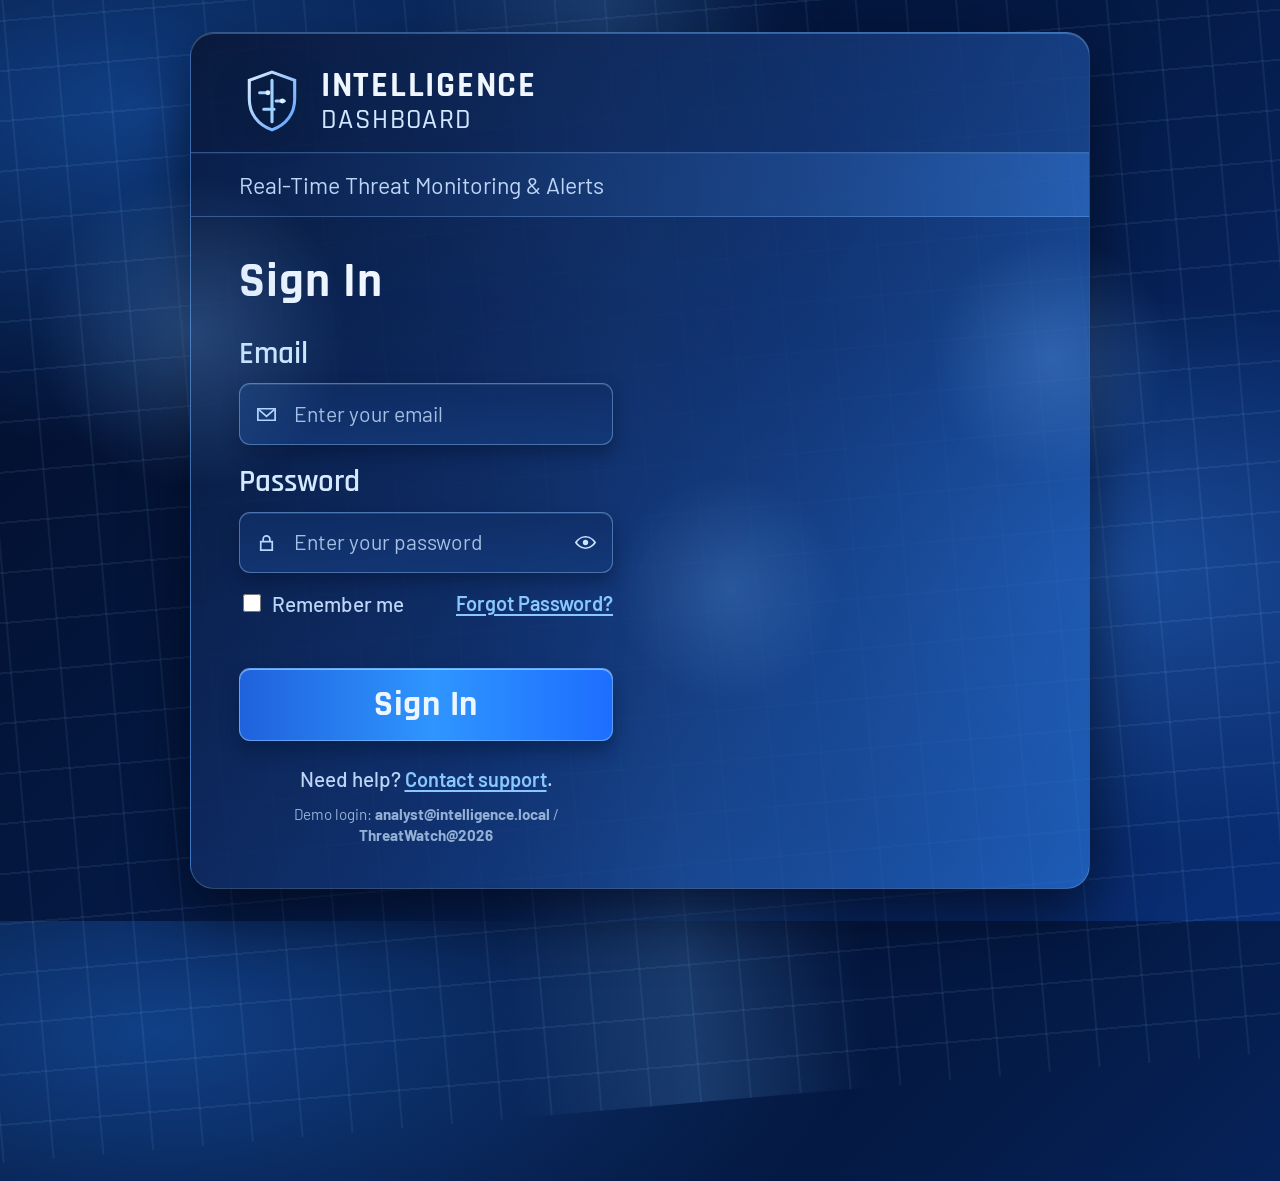
==== index.html @ c781c291 "Build intelligence dashboard with login, alerts, org profile, and alert details" ====
<!DOCTYPE html>
<html lang="en">
<head>
  <meta charset="UTF-8">
  <meta name="viewport" content="width=device-width, initial-scale=1.0">
  <title>Intelligence Dashboard | Sign In</title>
  <link rel="preconnect" href="https://fonts.googleapis.com">
  <link rel="preconnect" href="https://fonts.gstatic.com" crossorigin>
  <link href="https://fonts.googleapis.com/css2?family=Barlow:wght@400;500;600;700&family=Rajdhani:wght@500;600;700&display=swap" rel="stylesheet">
  <link rel="stylesheet" href="styles.css">
</head>
<body class="login-page" data-page="login">
  <main class="auth-shell">
    <header class="brand-header">
      <div class="brand-row">
        <svg class="shield-icon" viewBox="0 0 64 64" aria-hidden="true">
          <defs>
            <linearGradient id="shieldGradient" x1="0%" y1="0%" x2="100%" y2="100%">
              <stop offset="0%" stop-color="#d9ecff"/>
              <stop offset="100%" stop-color="#5aa2ff"/>
            </linearGradient>
          </defs>
          <path d="M32 4L54 12v18c0 14-8 25-22 30C18 55 10 44 10 30V12L32 4z" fill="none" stroke="url(#shieldGradient)" stroke-width="3"/>
          <path d="M32 12v40M20 24h8M36 32h8M24 40h10" stroke="#9fd2ff" stroke-width="3" stroke-linecap="round"/>
          <circle cx="28" cy="24" r="2.4" fill="#dff2ff"/>
          <circle cx="42" cy="32" r="2.4" fill="#dff2ff"/>
        </svg>
        <div class="brand-copy">
          <h1>INTELLIGENCE</h1>
          <p>DASHBOARD</p>
        </div>
      </div>
    </header>

    <div class="shell-subhead">
      <p>Real-Time Threat Monitoring &amp; Alerts</p>
    </div>

    <section class="form-panel">
      <h2>Sign In</h2>

      <form id="loginForm" novalidate>
        <div class="field">
          <label for="email">Email</label>
          <div class="input-wrap" id="emailWrap">
            <span class="field-icon" aria-hidden="true">
              <svg viewBox="0 0 24 24">
                <path d="M3 6h18v12H3z" fill="none" stroke="currentColor" stroke-width="1.8"/>
                <path d="M4 7l8 7 8-7" fill="none" stroke="currentColor" stroke-width="1.8"/>
              </svg>
            </span>
            <input id="email" name="email" type="email" autocomplete="email" placeholder="Enter your email" required>
          </div>
        </div>

        <div class="field">
          <label for="password">Password</label>
          <div class="input-wrap" id="passwordWrap">
            <span class="field-icon" aria-hidden="true">
              <svg viewBox="0 0 24 24">
                <path d="M6 11h12v9H6z" fill="none" stroke="currentColor" stroke-width="1.8"/>
                <path d="M8.5 11V8.7A3.5 3.5 0 0112 5.2a3.5 3.5 0 013.5 3.5V11" fill="none" stroke="currentColor" stroke-width="1.8"/>
              </svg>
            </span>
            <input id="password" name="password" type="password" autocomplete="current-password" placeholder="Enter your password" required>
            <button id="togglePassword" type="button" class="icon-button" aria-label="Show password">
              <svg viewBox="0 0 24 24">
                <path d="M2 12s3.8-6 10-6 10 6 10 6-3.8 6-10 6-10-6-10-6z" fill="none" stroke="currentColor" stroke-width="1.8"/>
                <circle cx="12" cy="12" r="2.8" fill="currentColor"/>
              </svg>
            </button>
          </div>
        </div>

        <div class="form-options">
          <label class="remember">
            <input id="rememberMe" type="checkbox" name="rememberMe">
            <span>Remember me</span>
          </label>
          <a href="#" id="forgotPassword">Forgot Password?</a>
        </div>

        <p id="formMessage" class="form-message" role="status" aria-live="polite"></p>

        <button type="submit" id="submitBtn" class="primary-btn">Sign In</button>
      </form>

      <p class="support">
        Need help?
        <a href="mailto:support@intelligence.local">Contact support</a>.
      </p>
      <p class="hint">
        Demo login: <strong>analyst@intelligence.local</strong> / <strong>ThreatWatch@2026</strong>
      </p>
    </section>
  </main>

  <script src="app.js"></script>
</body>
</html>
---- styles.css ----
:root {
  --bg-0: #020c27;
  --bg-1: #041943;
  --bg-2: #0a2f77;
  --card-0: rgba(7, 21, 54, 0.9);
  --card-1: rgba(18, 53, 117, 0.9);
  --line: rgba(124, 186, 255, 0.35);
  --text-main: #eff6ff;
  --text-soft: #bdd6f7;
  --text-muted: #94b0d4;
  --brand: #4ea0ff;
  --brand-2: #2385ff;
  --danger: #ff6a76;
  --ok: #57e09a;
}

*,
*::before,
*::after {
  box-sizing: border-box;
}

html,
body {
  margin: 0;
  min-height: 100%;
}

body {
  color: var(--text-main);
  font-family: "Barlow", "Segoe UI", sans-serif;
  line-height: 1.4;
}

.login-page {
  position: relative;
  display: grid;
  place-items: center;
  padding: 2rem 1.2rem;
  overflow: hidden;
  background:
    radial-gradient(80rem 38rem at 12% 12%, #114087 0%, transparent 55%),
    radial-gradient(58rem 30rem at 85% 62%, #1b4d9b 0%, transparent 58%),
    linear-gradient(135deg, var(--bg-0), var(--bg-1) 48%, var(--bg-2));
}

.login-page::before,
.login-page::after {
  content: "";
  position: absolute;
  inset: -20%;
  pointer-events: none;
}

.login-page::before {
  background-image:
    linear-gradient(to right, transparent 0 40%, rgba(109, 179, 255, 0.18) 50%, transparent 60% 100%),
    repeating-linear-gradient(to right, rgba(141, 200, 255, 0.08) 0 2px, transparent 2px 50px),
    repeating-linear-gradient(to bottom, rgba(141, 200, 255, 0.08) 0 2px, transparent 2px 50px);
  mix-blend-mode: screen;
  transform: rotate(-5deg);
}

.login-page::after {
  background:
    radial-gradient(circle at 25% 40%, rgba(121, 186, 255, 0.26), transparent 10%),
    radial-gradient(circle at 55% 60%, rgba(121, 186, 255, 0.2), transparent 9%),
    radial-gradient(circle at 73% 42%, rgba(121, 186, 255, 0.24), transparent 8%);
  animation: pulse 8s ease-in-out infinite;
}

.auth-shell {
  position: relative;
  width: min(900px, 94vw);
  border-radius: 24px;
  border: 1px solid rgba(166, 215, 255, 0.25);
  background:
    linear-gradient(120deg, var(--card-0), var(--card-1) 52%, rgba(39, 113, 214, 0.7)),
    linear-gradient(180deg, rgba(164, 211, 255, 0.1), transparent 40%);
  box-shadow:
    0 24px 62px rgba(3, 8, 24, 0.75),
    inset 0 1px 0 rgba(189, 225, 255, 0.27);
  overflow: hidden;
  animation: rise 700ms ease-out;
}

.brand-header {
  padding: 2.2rem 3rem 1.1rem;
  border-bottom: 1px solid var(--line);
}

.brand-row {
  display: flex;
  align-items: center;
  gap: 1rem;
}

.shield-icon {
  width: 66px;
  height: 66px;
  filter: drop-shadow(0 6px 14px rgba(0, 10, 28, 0.6));
}

.brand-copy h1,
.brand-copy p {
  margin: 0;
  line-height: 1;
  font-family: "Rajdhani", sans-serif;
  letter-spacing: 0.05em;
}

.brand-copy h1 {
  font-size: clamp(1.7rem, 2.7vw, 2.45rem);
  font-weight: 700;
}

.brand-copy p {
  margin-top: 0.15rem;
  font-size: clamp(1.45rem, 2.2vw, 2rem);
  color: #d0e7ff;
  font-weight: 500;
}

.shell-subhead {
  padding: 0.95rem 3rem;
  border-top: 1px solid rgba(189, 225, 255, 0.07);
  border-bottom: 1px solid var(--line);
  background: linear-gradient(90deg, rgba(9, 32, 78, 0.7), rgba(62, 136, 235, 0.4));
}

.shell-subhead p {
  margin: 0;
  font-size: clamp(1.1rem, 1.8vw, 1.65rem);
  color: var(--text-soft);
}

.form-panel {
  width: min(470px, 100%);
  padding: 2rem 3rem 2.6rem;
}

.form-panel h2 {
  margin: 0 0 1rem;
  font-family: "Rajdhani", sans-serif;
  font-size: clamp(2rem, 4vw, 3rem);
  letter-spacing: 0.02em;
}

.field {
  margin-bottom: 1rem;
}

.field label {
  display: inline-block;
  margin-bottom: 0.45rem;
  font-size: 1.95rem;
  font-family: "Rajdhani", sans-serif;
  font-weight: 600;
  color: #d5e9ff;
}

.input-wrap {
  display: flex;
  align-items: center;
  gap: 0.55rem;
  border-radius: 11px;
  border: 1px solid rgba(145, 198, 255, 0.45);
  background: linear-gradient(180deg, rgba(16, 46, 103, 0.78), rgba(20, 58, 122, 0.75));
  box-shadow:
    0 8px 16px rgba(3, 11, 33, 0.35),
    inset 0 1px 0 rgba(196, 225, 255, 0.13);
  padding: 0.48rem 0.55rem;
  transition: border-color 180ms ease, box-shadow 180ms ease, transform 180ms ease;
}

.input-wrap:focus-within {
  border-color: #8fd1ff;
  box-shadow:
    0 0 0 2px rgba(74, 159, 255, 0.28),
    0 8px 16px rgba(3, 11, 33, 0.38);
  transform: translateY(-1px);
}

.input-wrap.invalid {
  border-color: rgba(255, 106, 118, 0.95);
  box-shadow:
    0 0 0 2px rgba(255, 106, 118, 0.22),
    inset 0 1px 0 rgba(255, 220, 223, 0.17);
}

.field-icon {
  display: grid;
  place-items: center;
  width: 36px;
  height: 36px;
  color: #b5d8ff;
  flex: 0 0 auto;
}

.field-icon svg,
.icon-button svg {
  width: 23px;
  height: 23px;
}

input[type="email"],
input[type="password"],
input[type="text"] {
  width: 100%;
  border: 0;
  outline: 0;
  color: var(--text-main);
  font: inherit;
  font-size: 1.32rem;
  background: transparent;
  padding: 0.45rem 0;
}

input::placeholder {
  color: rgba(189, 214, 247, 0.86);
}

.icon-button {
  border: 0;
  background: transparent;
  color: #c8e4ff;
  cursor: pointer;
  width: 36px;
  height: 36px;
  border-radius: 8px;
  display: grid;
  place-items: center;
  transition: background-color 170ms ease, color 170ms ease;
}

.icon-button:hover,
.icon-button:focus-visible {
  background: rgba(112, 173, 255, 0.2);
  color: #fff;
  outline: 0;
}

.form-options {
  margin-top: 0.9rem;
  display: flex;
  align-items: center;
  justify-content: space-between;
  gap: 1rem;
}

.remember {
  display: inline-flex;
  align-items: center;
  gap: 0.5rem;
  color: var(--text-soft);
  font-size: 1.3rem;
  font-weight: 500;
}

input[type="checkbox"] {
  accent-color: #5faeff;
  width: 18px;
  height: 18px;
}

.form-options a,
.support a {
  color: #89c8ff;
  text-underline-offset: 3px;
  font-size: 1.25rem;
  font-weight: 600;
}

.form-options a:hover,
.support a:hover {
  color: #d1ebff;
}

.form-message {
  min-height: 1.3rem;
  margin: 0.85rem 0 1rem;
  font-size: 1.1rem;
  color: var(--text-muted);
}

.form-message.error {
  color: #ffc4ca;
}

.form-message.success {
  color: #aff5cf;
}

.form-message.info {
  color: #bdd8ff;
}

.primary-btn {
  width: 100%;
  border: 1px solid rgba(150, 205, 255, 0.55);
  border-radius: 11px;
  cursor: pointer;
  padding: 0.84rem 1rem;
  color: #ecf6ff;
  font-family: "Rajdhani", sans-serif;
  font-size: clamp(1.7rem, 2.7vw, 2.35rem);
  font-weight: 700;
  letter-spacing: 0.02em;
  background:
    linear-gradient(90deg, #1f62dc 0%, #2f95ff 52%, #1d6eff 100%),
    linear-gradient(180deg, rgba(255, 255, 255, 0.4), transparent);
  box-shadow:
    0 10px 18px rgba(2, 20, 54, 0.48),
    inset 0 1px 0 rgba(225, 240, 255, 0.55);
  transition: transform 180ms ease, filter 180ms ease;
}

.primary-btn:hover {
  transform: translateY(-1px);
  filter: brightness(1.04);
}

.primary-btn:active {
  transform: translateY(0);
}

.primary-btn:disabled {
  opacity: 0.74;
  cursor: wait;
}

.support {
  margin: 1.45rem 0 0.35rem;
  text-align: center;
  color: var(--text-soft);
  font-size: 1.3rem;
  font-weight: 500;
}

.hint {
  margin: 0.65rem 0 0;
  text-align: center;
  color: var(--text-muted);
  font-size: 0.95rem;
}

.dashboard-page {
  position: relative;
  margin: 0;
  min-height: 100vh;
  overflow-x: hidden;
  background:
    radial-gradient(100rem 55rem at -12% 12%, rgba(29, 85, 175, 0.58), transparent 60%),
    radial-gradient(88rem 52rem at 115% 52%, rgba(21, 69, 158, 0.62), transparent 55%),
    linear-gradient(138deg, #010c28 0%, #041a49 46%, #0a3277 100%);
}

.dashboard-page::before {
  content: "";
  position: absolute;
  inset: 0;
  pointer-events: none;
  background:
    repeating-linear-gradient(to right, rgba(128, 186, 255, 0.08) 0 2px, transparent 2px 56px),
    repeating-linear-gradient(to bottom, rgba(128, 186, 255, 0.07) 0 2px, transparent 2px 56px);
  mix-blend-mode: screen;
  opacity: 0.34;
}

.dashboard-shell {
  position: relative;
  display: grid;
  grid-template-columns: 260px minmax(0, 1fr);
  gap: 1.05rem;
  min-height: 100vh;
  padding: 1.35rem;
}

.dashboard-sidebar {
  border-radius: 22px;
  border: 1px solid rgba(156, 209, 255, 0.24);
  background:
    linear-gradient(180deg, rgba(9, 29, 74, 0.95), rgba(7, 21, 58, 0.92)),
    radial-gradient(44rem 26rem at -20% 22%, rgba(76, 156, 255, 0.25), transparent 60%);
  box-shadow:
    0 20px 44px rgba(1, 7, 24, 0.7),
    inset 0 1px 0 rgba(198, 228, 255, 0.19);
  overflow: hidden;
  display: flex;
  flex-direction: column;
}

.sidebar-brand {
  display: flex;
  align-items: center;
  gap: 0.74rem;
  padding: 1.05rem 1rem 0.95rem;
  border-bottom: 1px solid rgba(156, 211, 255, 0.2);
}

.sidebar-brand svg {
  width: 55px;
  height: 55px;
  flex: 0 0 auto;
}

.sidebar-brand h1,
.sidebar-brand p {
  margin: 0;
  line-height: 1;
  font-family: "Rajdhani", sans-serif;
  letter-spacing: 0.05em;
}

.sidebar-brand h1 {
  font-size: 2rem;
  font-weight: 700;
}

.sidebar-brand p {
  margin-top: 0.16rem;
  font-size: 1.72rem;
  color: #d0e7ff;
}

.sidebar-nav {
  padding: 1rem 0.58rem 0.8rem;
  display: flex;
  flex-direction: column;
  gap: 0.34rem;
}

.side-nav-item {
  position: relative;
  border: 1px solid transparent;
  border-radius: 12px;
  padding: 0.68rem 0.7rem;
  width: 100%;
  background: transparent;
  color: #b7d2f5;
  text-align: left;
  display: flex;
  align-items: center;
  gap: 0.66rem;
  font: inherit;
  font-size: 1.26rem;
  cursor: pointer;
  transition: background-color 170ms ease, color 170ms ease, border-color 170ms ease;
}

.side-nav-item:hover,
.side-nav-item:focus-visible {
  outline: 0;
  color: #f0f7ff;
  background: rgba(84, 146, 235, 0.15);
}

.side-nav-item.active {
  color: #f4f8ff;
  border-color: rgba(149, 201, 255, 0.28);
  background: linear-gradient(90deg, rgba(65, 123, 216, 0.34), rgba(88, 163, 255, 0.22));
}

.side-icon {
  width: 20px;
  height: 20px;
  display: grid;
  place-items: center;
  color: #8fb9ee;
}

.side-icon svg {
  width: 100%;
  height: 100%;
}

.side-nav-item.active .side-icon {
  color: #dff1ff;
}

.nav-label {
  flex: 1;
}

.pill-badge {
  margin-left: auto;
  border-radius: 999px;
  background: linear-gradient(180deg, #d74f62, #b62f40);
  border: 1px solid rgba(254, 176, 187, 0.4);
  color: #fff3f5;
  min-width: 28px;
  text-align: center;
  font-size: 0.95rem;
  font-weight: 700;
  padding: 0.15rem 0.5rem;
}

.dashboard-main {
  border-radius: 22px;
  border: 1px solid rgba(158, 211, 255, 0.2);
  background:
    linear-gradient(180deg, rgba(8, 29, 77, 0.84) 0%, rgba(7, 21, 57, 0.84) 22%, rgba(6, 18, 47, 0.84) 100%),
    radial-gradient(42rem 25rem at 25% -10%, rgba(98, 171, 255, 0.24), transparent 70%);
  box-shadow:
    0 24px 45px rgba(1, 6, 20, 0.68),
    inset 0 1px 0 rgba(208, 232, 255, 0.18);
  overflow: hidden;
}

.main-topbar {
  display: flex;
  align-items: center;
  justify-content: space-between;
  gap: 1rem;
  padding: 0.9rem 1.22rem;
  border-bottom: 1px solid rgba(150, 204, 255, 0.2);
  background:
    linear-gradient(120deg, rgba(10, 38, 94, 0.88), rgba(42, 115, 212, 0.62)),
    radial-gradient(30rem 20rem at 25% 10%, rgba(171, 215, 255, 0.26), transparent 70%);
}

.topbar-title-wrap {
  display: flex;
  align-items: center;
  gap: 0.75rem;
  min-width: 0;
}

.mobile-nav-btn {
  display: none;
  border: 1px solid rgba(143, 198, 255, 0.45);
  background: rgba(44, 112, 211, 0.28);
  color: #dbedff;
  width: 36px;
  height: 36px;
  border-radius: 9px;
  cursor: pointer;
  flex: 0 0 auto;
}

.mobile-nav-btn svg {
  width: 100%;
  height: 100%;
}

.topbar-title-wrap h2 {
  margin: 0;
  font-family: "Rajdhani", sans-serif;
  font-size: clamp(1.7rem, 2.5vw, 2.8rem);
  line-height: 1;
}

.org-switcher {
  border: 0;
  background: transparent;
  margin-top: 0.1rem;
  padding: 0;
  color: #bdd7f8;
  display: inline-flex;
  align-items: center;
  gap: 0.34rem;
  font: inherit;
  font-size: 1.18rem;
  cursor: pointer;
}

.org-switcher svg {
  width: 18px;
  height: 18px;
}

.topbar-actions {
  display: flex;
  align-items: center;
  gap: 0.62rem;
  min-width: 0;
}

.search-field {
  min-width: min(360px, 46vw);
  display: flex;
  align-items: center;
  gap: 0.54rem;
  border-radius: 999px;
  border: 1px solid rgba(132, 190, 255, 0.22);
  background: rgba(4, 21, 57, 0.48);
  padding: 0.48rem 0.68rem;
  box-shadow: inset 0 1px 0 rgba(220, 239, 255, 0.08);
}

.search-field svg {
  width: 18px;
  height: 18px;
  color: #9cc5f3;
  flex: 0 0 auto;
}

.search-field input {
  width: 100%;
  border: 0;
  outline: 0;
  background: transparent;
  color: #ecf5ff;
  font: inherit;
  font-size: 1.15rem;
}

.search-field input::placeholder {
  color: #adc9ea;
}

.circle-btn {
  position: relative;
  width: 38px;
  height: 38px;
  border-radius: 50%;
  border: 1px solid rgba(145, 201, 255, 0.45);
  background: linear-gradient(180deg, rgba(88, 153, 239, 0.35), rgba(31, 84, 165, 0.32));
  color: #e8f3ff;
  display: grid;
  place-items: center;
  cursor: pointer;
}

.circle-btn svg {
  width: 18px;
  height: 18px;
}

.notify-count {
  position: absolute;
  top: -3px;
  right: -4px;
  min-width: 18px;
  height: 18px;
  border-radius: 999px;
  background: #e1495f;
  color: #fff;
  border: 1px solid rgba(255, 220, 226, 0.45);
  font-size: 0.72rem;
  font-weight: 700;
  display: grid;
  place-items: center;
  padding: 0 4px;
}

.user-menu {
  position: relative;
}

.user-menu-btn {
  border: 1px solid rgba(139, 196, 255, 0.25);
  background: rgba(4, 21, 57, 0.3);
  color: #e8f3ff;
  border-radius: 999px;
  display: inline-flex;
  align-items: center;
  gap: 0.35rem;
  padding: 0.46rem 0.72rem;
  font: inherit;
  font-size: 1.08rem;
  cursor: pointer;
}

.user-menu-btn svg {
  width: 17px;
  height: 17px;
}

.user-menu-panel {
  position: absolute;
  z-index: 12;
  top: calc(100% + 8px);
  right: 0;
  width: 280px;
  border-radius: 13px;
  border: 1px solid rgba(158, 212, 255, 0.3);
  background: linear-gradient(170deg, rgba(12, 39, 95, 0.97), rgba(6, 22, 58, 0.96));
  padding: 0.8rem 0.85rem;
  box-shadow: 0 18px 34px rgba(1, 7, 23, 0.7);
}

.user-menu-panel p {
  margin: 0.3rem 0;
  color: #cee4ff;
  font-size: 0.95rem;
}

.user-menu-panel strong {
  color: #f2f8ff;
}

.logout-btn {
  margin-top: 0.62rem;
  width: 100%;
  border: 1px solid rgba(149, 204, 255, 0.35);
  border-radius: 9px;
  background: rgba(42, 115, 211, 0.3);
  color: #ecf6ff;
  font: inherit;
  font-weight: 600;
  cursor: pointer;
  padding: 0.52rem;
}

.logout-btn:hover {
  background: rgba(56, 132, 235, 0.4);
}

.dashboard-content {
  padding: 1rem 1.08rem 1.15rem;
}

.section-ribbon {
  border: 1px solid rgba(155, 212, 255, 0.22);
  border-radius: 12px;
  padding: 0.58rem 0.95rem;
  background:
    linear-gradient(90deg, rgba(17, 50, 108, 0.82), rgba(63, 131, 226, 0.42)),
    repeating-linear-gradient(to right, rgba(150, 205, 255, 0.08) 0 2px, transparent 2px 26px);
}

.section-ribbon h3 {
  margin: 0;
  font-family: "Rajdhani", sans-serif;
  font-size: clamp(1.8rem, 3.2vw, 2.95rem);
  line-height: 1;
}

.dashboard-grid {
  margin-top: 0.82rem;
  display: grid;
  grid-template-columns: 1.55fr 1fr 1fr;
  grid-template-areas:
    "risk trend trend"
    "new source findings"
    "recent recent findings";
  gap: 0.8rem;
}

.intel-card {
  border-radius: 13px;
  border: 1px solid rgba(149, 201, 255, 0.22);
  background:
    linear-gradient(180deg, rgba(14, 43, 95, 0.84), rgba(8, 25, 63, 0.86)),
    radial-gradient(45rem 30rem at 20% -20%, rgba(106, 178, 255, 0.12), transparent 58%);
  box-shadow:
    inset 0 1px 0 rgba(211, 234, 255, 0.11),
    0 16px 34px rgba(0, 7, 24, 0.36);
  padding: 0.88rem 1rem 0.94rem;
}

.intel-card h4 {
  margin: 0;
  font-family: "Rajdhani", sans-serif;
  font-size: clamp(1.55rem, 2vw, 2.1rem);
  line-height: 1.1;
}

.card-head {
  display: flex;
  align-items: center;
  justify-content: space-between;
  gap: 0.7rem;
}

.small-link-btn {
  border: 0;
  background: transparent;
  color: #bdd8ff;
  font: inherit;
  font-size: 1.06rem;
  cursor: pointer;
}

.small-link-btn:hover {
  color: #e2f2ff;
}

.risk-card {
  grid-area: risk;
}

.risk-card-layout {
  margin-top: 0.74rem;
  display: grid;
  grid-template-columns: minmax(260px, 1fr) minmax(210px, 1fr);
  gap: 1rem;
}

.risk-meter-wrap {
  border-right: 1px solid rgba(144, 198, 255, 0.14);
  padding-right: 0.9rem;
}

.risk-meter {
  --risk-score: 82;
  width: 236px;
  height: 150px;
  margin: 0 auto;
  position: relative;
  overflow: hidden;
}

.risk-meter::before {
  content: "";
  position: absolute;
  left: 50%;
  top: 34px;
  width: 230px;
  height: 230px;
  transform: translateX(-50%);
  border-radius: 50%;
  background: conic-gradient(
    from 190deg,
    #f04f62 0 26%,
    #f8963f 26% 42%,
    #f1d95a 42% 57%,
    #8ad988 57% 73%,
    #56c9d3 73% calc(var(--risk-score) * 1%),
    rgba(80, 129, 190, 0.27) calc(var(--risk-score) * 1%) 100%
  );
  box-shadow:
    0 0 0 2px rgba(146, 202, 255, 0.18),
    0 14px 30px rgba(4, 16, 39, 0.42);
}

.risk-meter::after {
  content: "";
  position: absolute;
  left: 50%;
  top: 51px;
  width: 196px;
  height: 196px;
  transform: translateX(-50%);
  border-radius: 50%;
  background: radial-gradient(circle at 35% 20%, rgba(33, 76, 140, 0.5), rgba(5, 20, 51, 0.96) 60%);
  box-shadow: inset 0 1px 0 rgba(190, 229, 255, 0.1);
}

.risk-meter-core {
  position: absolute;
  z-index: 1;
  left: 0;
  right: 0;
  top: 58px;
  display: flex;
  flex-direction: column;
  align-items: center;
  text-align: center;
}

.risk-meter-core strong {
  font-family: "Rajdhani", sans-serif;
  font-size: 4.9rem;
  line-height: 0.9;
}

.risk-meter-core span {
  display: block;
  margin-top: 0.05rem;
  color: #f2dc70;
  font-size: 1.68rem;
  font-weight: 600;
}

.risk-chip {
  margin: 0.45rem auto 0;
  width: fit-content;
  border-radius: 4px;
  color: #113f54;
  background: linear-gradient(90deg, #bbffea, #d8f2dd);
  font-size: 0.95rem;
  font-weight: 700;
  text-transform: lowercase;
  letter-spacing: 0.02em;
  padding: 0.17rem 0.65rem;
}

.metric-line {
  margin: 0.5rem 0 0;
  color: #a7c5eb;
  font-size: 0.95rem;
  letter-spacing: 0.05em;
}

.metric-line strong {
  color: #f4f9ff;
  font-size: 2.2rem;
  font-family: "Rajdhani", sans-serif;
  margin-left: 0.35rem;
}

.risk-stats {
  display: grid;
  align-content: start;
  gap: 1rem;
}

.risk-stats h5 {
  margin: 0;
  font-size: 1.95rem;
  font-family: "Rajdhani", sans-serif;
}

.risk-stats p {
  margin: 0.3rem 0 0;
  color: #b9d4f3;
  font-size: 1.05rem;
}

.big-inline-stats {
  margin-top: 0.2rem;
  display: flex;
  align-items: baseline;
  gap: 0.95rem;
}

.big-inline-stats strong {
  font-family: "Rajdhani", sans-serif;
  font-size: 4rem;
  line-height: 0.9;
}

.num-danger {
  color: #ff6480;
}

.percent-up {
  color: #79e3a8;
  font-weight: 700;
}

.source-inline {
  display: flex;
  gap: 0.9rem;
  margin-top: 0.35rem;
}

.source-inline p {
  margin: 0;
}

.source-inline strong {
  display: block;
  font-family: "Rajdhani", sans-serif;
  font-size: 3rem;
  line-height: 0.9;
}

.source-inline span {
  color: #a9c9ef;
}

.trend-card {
  grid-area: trend;
}

.period-switch {
  display: flex;
  align-items: center;
  gap: 0.32rem;
}

.period-switch button {
  border: 1px solid transparent;
  border-radius: 8px;
  background: transparent;
  color: #aac7e8;
  font: inherit;
  cursor: pointer;
  font-weight: 600;
  padding: 0.3rem 0.52rem;
}

.period-switch button.active {
  border-color: rgba(149, 206, 255, 0.3);
  background: rgba(68, 133, 227, 0.3);
  color: #f2f8ff;
}

.chart-wrap {
  margin-top: 0.35rem;
  border-radius: 10px;
  border: 1px solid rgba(156, 211, 255, 0.15);
  background:
    linear-gradient(180deg, rgba(17, 49, 107, 0.45), rgba(8, 24, 60, 0.5)),
    repeating-linear-gradient(to right, rgba(162, 213, 255, 0.06) 0 2px, transparent 2px 34px),
    repeating-linear-gradient(to bottom, rgba(162, 213, 255, 0.06) 0 2px, transparent 2px 34px);
  padding: 0.2rem;
}

.chart-wrap svg {
  width: 100%;
  height: auto;
  display: block;
}

#trendGrid line {
  stroke: rgba(149, 206, 255, 0.22);
  stroke-width: 1;
}

#trendYLabels text,
#trendXLabels text {
  fill: #aac8ea;
  font-size: 13px;
}

.trend-primary,
.trend-secondary {
  fill: none;
  stroke-width: 3;
  stroke-linejoin: round;
  stroke-linecap: round;
}

.trend-primary {
  stroke: #7ec7ff;
  filter: drop-shadow(0 0 4px rgba(132, 205, 255, 0.65));
}

.trend-secondary {
  stroke: #f1d46a;
  filter: drop-shadow(0 0 3px rgba(255, 215, 108, 0.5));
}

.trend-point-primary,
.trend-point-secondary {
  stroke-width: 2;
}

.trend-point-primary {
  fill: #89d0ff;
  stroke: #d9f2ff;
}

.trend-point-secondary {
  fill: #f7db72;
  stroke: #fff3bf;
}

.new-alerts-card {
  grid-area: new;
}

.feed-list,
.finding-list,
.recent-list {
  list-style: none;
  margin: 0.6rem 0 0;
  padding: 0;
  border-top: 1px solid rgba(155, 207, 255, 0.18);
}

.feed-item,
.finding-item,
.recent-item {
  border-bottom: 1px solid rgba(155, 207, 255, 0.16);
  display: grid;
  align-items: center;
  gap: 0.58rem;
  padding: 0.66rem 0.15rem;
  margin-bottom: 0;
}

.feed-item {
  grid-template-columns: auto minmax(0, 1fr) auto;
}

.finding-item {
  grid-template-columns: auto minmax(0, 1fr) auto;
}

.recent-item {
  grid-template-columns: auto minmax(0, 1fr) auto;
}

.chip {
  display: inline-flex;
  align-items: center;
  justify-content: center;
  min-width: 64px;
  gap: 0.24rem;
  padding: 0.18rem 0.46rem;
  border-radius: 7px;
  font-size: 0.88rem;
  font-weight: 700;
  letter-spacing: 0.02em;
}

.chip-icon {
  width: 11px;
  height: 11px;
  border-radius: 3px;
  display: inline-grid;
  place-items: center;
  font-size: 0.58rem;
  line-height: 1;
  font-weight: 700;
  color: inherit;
  background: rgba(255, 255, 255, 0.2);
}

.chip.critical {
  background: linear-gradient(180deg, #cf5b6a, #ac3648);
  color: #fff4f5;
}

.chip.high {
  background: linear-gradient(180deg, #cfb45b, #9f8745);
  color: #fffbe9;
}

.chip.medium {
  background: linear-gradient(180deg, #9f6bb2, #7f4d91);
  color: #faeeff;
}

.chip.low {
  background: linear-gradient(180deg, #63b88f, #418f6a);
  color: #ecfff4;
}

.entry-title {
  margin: 0;
  font-size: 1.12rem;
  font-weight: 600;
  color: #eef6ff;
}

.entry-sub {
  margin: 0.1rem 0 0;
  color: #b5d0f0;
  font-size: 0.97rem;
  white-space: nowrap;
  overflow: hidden;
  text-overflow: ellipsis;
}

.entry-time {
  color: #c8def8;
  font-size: 0.95rem;
  white-space: nowrap;
}

.source-card {
  grid-area: source;
}

.source-breakdown-layout {
  margin-top: 0.62rem;
  display: grid;
  grid-template-columns: auto minmax(0, 1fr);
  gap: 0.85rem;
  align-items: center;
}

.source-donut {
  width: 156px;
  height: 156px;
  border-radius: 50%;
  background: conic-gradient(#6cd5df 0 35%, #f4c54f 35% 60%, #4f96ff 60% 100%);
  position: relative;
}

.source-donut::after {
  content: "";
  position: absolute;
  inset: 18px;
  border-radius: 50%;
  background: linear-gradient(180deg, #0d2b66, #071d4e);
}

.source-donut > div {
  position: absolute;
  inset: 0;
  z-index: 1;
  display: grid;
  place-content: center;
  text-align: center;
}

.source-donut strong {
  font-family: "Rajdhani", sans-serif;
  font-size: 3rem;
  line-height: 0.9;
}

.source-donut span {
  color: #bdd7fa;
  font-size: 1rem;
}

.source-legend p {
  margin: 0.22rem 0;
  color: #d2e7ff;
  font-size: 1rem;
}

.source-legend strong {
  margin-left: 0.3rem;
}

.dot {
  width: 10px;
  height: 10px;
  border-radius: 50%;
  display: inline-block;
  margin-right: 0.35rem;
}

.dot-surface {
  background: #52b9ff;
}

.dot-dark {
  background: #f7d264;
}

.growth-row span {
  color: #6de0a1;
  font-weight: 700;
}

.flag-box {
  margin-top: 0.62rem;
  border-radius: 10px;
  border: 1px solid rgba(147, 200, 255, 0.2);
  background: rgba(12, 40, 88, 0.54);
  display: flex;
  align-items: center;
  gap: 0.55rem;
  padding: 0.56rem 0.66rem;
}

.flag-icon {
  width: 26px;
  height: 26px;
  border-radius: 7px;
  background: linear-gradient(180deg, #f3b14d, #da8f2d);
  color: #fff6e5;
  display: grid;
  place-items: center;
  font-weight: 700;
}

.flag-box p {
  margin: 0;
  color: #ccdef5;
  font-size: 0.95rem;
}

.flag-box strong {
  display: block;
  color: #eef7ff;
}

.flag-box span {
  color: #f7d570;
  font-weight: 700;
  margin-right: 0.2rem;
}

.findings-card {
  grid-area: findings;
}

.finding-item .chip,
.recent-item .chip {
  min-width: 48px;
}

.recent-alerts-card {
  grid-area: recent;
}

.recent-item .entry-title {
  font-size: 1rem;
}

.empty-state {
  border: 1px dashed rgba(147, 200, 255, 0.35);
  border-radius: 10px;
  color: #bdd4f0;
  text-align: center;
  padding: 0.9rem 0.5rem;
}

.feed-item.hidden,
.finding-item.hidden,
.recent-item.hidden {
  display: none;
}

@keyframes rise {
  from {
    opacity: 0;
    transform: translateY(14px);
  }
  to {
    opacity: 1;
    transform: translateY(0);
  }
}

@keyframes pulse {
  0%,
  100% {
    opacity: 0.55;
  }
  50% {
    opacity: 0.9;
  }
}

@media (max-width: 780px) {
  .brand-header,
  .shell-subhead,
  .form-panel {
    padding-left: 1.15rem;
    padding-right: 1.15rem;
  }

  .form-options {
    align-items: flex-start;
    flex-direction: column;
  }

  .support,
  .hint {
    text-align: left;
  }
}

@media (max-width: 1420px) {
  .dashboard-shell {
    grid-template-columns: 240px minmax(0, 1fr);
    padding: 1rem;
  }

  .dashboard-grid {
    grid-template-columns: 1.35fr 1fr 1fr;
  }
}

@media (max-width: 1240px) {
  .dashboard-grid {
    grid-template-columns: 1fr 1fr;
    grid-template-areas:
      "risk trend"
      "new source"
      "recent findings";
  }

  .search-field {
    min-width: min(260px, 44vw);
  }

  .risk-card-layout {
    grid-template-columns: 1fr;
  }

  .risk-meter-wrap {
    border-right: 0;
    border-bottom: 1px solid rgba(148, 200, 255, 0.15);
    padding-bottom: 0.8rem;
    padding-right: 0;
  }
}

@media (max-width: 1024px) {
  .dashboard-shell {
    grid-template-columns: 1fr;
    gap: 0.85rem;
  }

  .dashboard-sidebar {
    position: fixed;
    z-index: 20;
    inset: 0 auto 0 0;
    width: min(280px, 82vw);
    transform: translateX(-102%);
    transition: transform 220ms ease;
    border-radius: 0 18px 18px 0;
  }

  .dashboard-shell.sidebar-open .dashboard-sidebar {
    transform: translateX(0);
  }

  .mobile-nav-btn {
    display: inline-grid;
    place-items: center;
  }

  .topbar-actions {
    gap: 0.45rem;
  }

  .search-field {
    min-width: 42vw;
  }
}

@media (max-width: 860px) {
  .main-topbar {
    flex-direction: column;
    align-items: stretch;
    gap: 0.7rem;
  }

  .topbar-actions {
    justify-content: space-between;
  }

  .search-field {
    min-width: 0;
    flex: 1;
  }

  .dashboard-grid {
    grid-template-columns: 1fr;
    grid-template-areas:
      "risk"
      "trend"
      "new"
      "source"
      "findings"
      "recent";
  }

  .source-breakdown-layout {
    grid-template-columns: 1fr;
  }

  .source-donut {
    margin: 0 auto;
  }
}

@media (max-width: 560px) {
  .dashboard-shell {
    padding: 0.55rem;
  }

  .main-topbar {
    padding-left: 0.8rem;
    padding-right: 0.8rem;
  }

  .dashboard-content {
    padding-left: 0.7rem;
    padding-right: 0.7rem;
  }

  .risk-meter {
    width: 182px;
    height: 122px;
  }

  .risk-meter-core strong {
    font-size: 3.75rem;
  }

  .big-inline-stats strong {
    font-size: 3.1rem;
  }

  .source-inline strong {
    font-size: 2.4rem;
  }

  .feed-item,
  .finding-item,
  .recent-item {
    grid-template-columns: 1fr;
    align-items: start;
  }
}

.alerts-page {
  background:
    radial-gradient(98rem 52rem at -16% 16%, rgba(26, 79, 170, 0.56), transparent 58%),
    radial-gradient(84rem 50rem at 120% 50%, rgba(20, 67, 156, 0.58), transparent 55%),
    linear-gradient(136deg, #010b24 0%, #041a47 48%, #0a3074 100%);
}

.alerts-shell {
  position: relative;
  display: grid;
  grid-template-columns: 270px minmax(0, 1fr);
  gap: 0.95rem;
  min-height: 100vh;
  padding: 1rem;
}

.alerts-sidebar {
  border-radius: 18px;
  border: 1px solid rgba(153, 208, 255, 0.2);
  background:
    linear-gradient(180deg, rgba(8, 26, 66, 0.96), rgba(6, 19, 52, 0.92)),
    radial-gradient(44rem 26rem at -15% 24%, rgba(70, 146, 246, 0.26), transparent 60%);
  box-shadow:
    0 20px 38px rgba(1, 8, 25, 0.66),
    inset 0 1px 0 rgba(201, 230, 255, 0.16);
  overflow: hidden;
}

.alerts-side-nav {
  padding: 0.7rem 0.5rem;
  display: flex;
  flex-direction: column;
  gap: 0.28rem;
}

.alerts-nav-item {
  border: 1px solid transparent;
  border-radius: 10px;
  width: 100%;
  background: transparent;
  color: #b7d2f4;
  font: inherit;
  font-size: 1.08rem;
  display: flex;
  align-items: center;
  gap: 0.62rem;
  text-align: left;
  cursor: pointer;
  padding: 0.62rem 0.66rem;
}

.alerts-nav-item:hover,
.alerts-nav-item:focus-visible {
  outline: 0;
  color: #edf6ff;
  background: rgba(68, 132, 228, 0.16);
}

.alerts-nav-item.active,
.alerts-nav-item.selected {
  color: #f4f8ff;
  border-color: rgba(151, 206, 255, 0.3);
  background: linear-gradient(90deg, rgba(72, 130, 225, 0.38), rgba(85, 155, 245, 0.24));
}

.alerts-main {
  border-radius: 18px;
  border: 1px solid rgba(155, 209, 255, 0.2);
  background:
    linear-gradient(180deg, rgba(8, 29, 77, 0.84), rgba(5, 18, 47, 0.9)),
    radial-gradient(40rem 20rem at 23% 3%, rgba(100, 174, 255, 0.2), transparent 72%);
  box-shadow:
    0 20px 40px rgba(1, 8, 24, 0.65),
    inset 0 1px 0 rgba(208, 232, 255, 0.15);
  overflow: hidden;
}

.alerts-topbar {
  display: flex;
  align-items: center;
  justify-content: space-between;
  gap: 1rem;
  padding: 0.76rem 1rem;
  border-bottom: 1px solid rgba(150, 205, 255, 0.18);
  background:
    linear-gradient(120deg, rgba(8, 36, 90, 0.86), rgba(42, 114, 210, 0.56)),
    radial-gradient(30rem 20rem at 25% 0%, rgba(175, 217, 255, 0.24), transparent 65%);
}

.alerts-title-wrap {
  display: flex;
  align-items: center;
  gap: 0.65rem;
}

.alerts-title-wrap h2 {
  margin: 0;
  font-family: "Rajdhani", sans-serif;
  font-size: clamp(2rem, 2.5vw, 2.95rem);
}

.alerts-top-actions {
  display: flex;
  align-items: center;
  gap: 0.58rem;
}

.alerts-search-top {
  min-width: min(220px, 35vw);
  border-radius: 8px;
  border: 1px solid rgba(144, 199, 255, 0.25);
  background: rgba(4, 20, 55, 0.5);
  display: flex;
  align-items: center;
  gap: 0.5rem;
  padding: 0.36rem 0.52rem;
}

.alerts-search-top svg {
  width: 18px;
  height: 18px;
  color: #9cc5ee;
}

.alerts-search-top input {
  width: 100%;
  border: 0;
  outline: 0;
  background: transparent;
  color: #ecf6ff;
  font: inherit;
}

.alerts-avatar-btn {
  width: 38px;
  height: 38px;
  border-radius: 50%;
  border: 1px solid rgba(146, 201, 255, 0.32);
  background: linear-gradient(180deg, rgba(98, 156, 236, 0.35), rgba(34, 90, 175, 0.45));
  color: #ecf7ff;
  display: grid;
  place-items: center;
  font: inherit;
  font-size: 0.8rem;
  font-weight: 700;
}

.alerts-content {
  padding: 0.85rem;
}

.alerts-card {
  border-radius: 13px;
  border: 1px solid rgba(146, 200, 255, 0.2);
  background:
    linear-gradient(180deg, rgba(14, 44, 96, 0.84), rgba(8, 24, 61, 0.88)),
    radial-gradient(40rem 20rem at 25% 0, rgba(112, 182, 255, 0.15), transparent 72%);
  box-shadow:
    inset 0 1px 0 rgba(211, 235, 255, 0.1),
    0 16px 34px rgba(0, 7, 24, 0.34);
  padding: 0.76rem 0.8rem 0.72rem;
}

.alerts-card-head {
  display: flex;
  justify-content: space-between;
  align-items: center;
  gap: 0.75rem;
}

.severity-strip {
  display: flex;
  align-items: center;
  gap: 0.45rem;
  flex-wrap: wrap;
}

.sev-pill {
  border: 1px solid rgba(150, 204, 255, 0.2);
  border-radius: 8px;
  background: rgba(20, 59, 124, 0.38);
  color: #dbeeff;
  font: inherit;
  display: inline-flex;
  align-items: center;
  gap: 0.42rem;
  font-size: 1rem;
  cursor: pointer;
  padding: 0.35rem 0.65rem;
}

.sev-pill .sev-label {
  font-weight: 600;
}

.sev-pill span:last-child {
  border-left: 1px solid rgba(163, 213, 255, 0.24);
  padding-left: 0.45rem;
}

.sev-pill.critical {
  background: linear-gradient(180deg, rgba(182, 73, 96, 0.38), rgba(97, 49, 83, 0.36));
}

.sev-pill.high {
  background: linear-gradient(180deg, rgba(190, 123, 71, 0.38), rgba(111, 71, 52, 0.36));
}

.sev-pill.medium {
  background: linear-gradient(180deg, rgba(196, 161, 85, 0.38), rgba(118, 103, 56, 0.36));
}

.sev-pill.low {
  background: linear-gradient(180deg, rgba(95, 175, 143, 0.36), rgba(57, 108, 97, 0.34));
}

.sev-pill:not(.active) {
  opacity: 0.45;
}

.range-switch {
  display: flex;
  align-items: center;
  gap: 0.3rem;
}

.range-switch button {
  border: 1px solid rgba(153, 209, 255, 0.2);
  border-radius: 7px;
  background: rgba(22, 60, 127, 0.35);
  color: #d3e7ff;
  font: inherit;
  cursor: pointer;
  font-weight: 600;
  padding: 0.3rem 0.6rem;
}

.range-switch button.active {
  background: rgba(80, 146, 239, 0.35);
  color: #f2f8ff;
}

.totals-row {
  margin-top: 0.72rem;
  display: grid;
  grid-template-columns: auto minmax(0, 1fr) minmax(165px, 220px);
  gap: 0.55rem;
  align-items: center;
}

.totals-card {
  border: 1px solid rgba(150, 205, 255, 0.22);
  border-radius: 9px;
  background: rgba(9, 32, 79, 0.48);
  display: flex;
  align-items: center;
  gap: 0.6rem;
  padding: 0.38rem 0.62rem;
}

.totals-card p {
  margin: 0;
  line-height: 1;
  font-family: "Rajdhani", sans-serif;
  font-size: 1.7rem;
}

.totals-card p span {
  display: block;
  color: #abc9ea;
  font-size: 1rem;
}

.totals-card strong {
  font-family: "Rajdhani", sans-serif;
  font-size: 3rem;
  line-height: 0.9;
}

.filter-row {
  display: grid;
  grid-template-columns: repeat(3, minmax(120px, 1fr));
  gap: 0.48rem;
}

.filter-row select {
  border: 1px solid rgba(146, 201, 255, 0.24);
  border-radius: 8px;
  background: rgba(18, 53, 114, 0.34);
  color: #dcefff;
  font: inherit;
  font-size: 1rem;
  padding: 0.48rem 0.58rem;
}

.alerts-search-inline {
  border: 1px solid rgba(149, 204, 255, 0.26);
  border-radius: 8px;
  background: rgba(10, 34, 82, 0.42);
  display: flex;
  align-items: center;
  justify-content: space-between;
  gap: 0.5rem;
  padding: 0.4rem 0.58rem;
}

.alerts-search-inline input {
  width: 100%;
  border: 0;
  outline: 0;
  background: transparent;
  color: #edf7ff;
  font: inherit;
}

.alerts-search-inline svg {
  width: 18px;
  height: 18px;
  color: #a4c9ef;
}

.alerts-mid {
  margin-top: 0.65rem;
  display: grid;
  grid-template-columns: minmax(0, 1fr) 350px;
  gap: 0.62rem;
}

.mid-left {
  min-width: 0;
}

.banner-row {
  border: 1px solid rgba(154, 208, 255, 0.2);
  border-radius: 9px;
  background: linear-gradient(90deg, rgba(21, 58, 121, 0.7), rgba(69, 139, 228, 0.24));
  display: flex;
  align-items: center;
  gap: 1rem;
  padding: 0.48rem 0.7rem;
}

.banner-pill {
  font-family: "Rajdhani", sans-serif;
  font-size: 1.95rem;
  font-weight: 700;
}

.banner-investigation {
  color: #aac8e9;
  font-size: 1.05rem;
}

.banner-investigation strong {
  color: #f2f8ff;
  font-family: "Rajdhani", sans-serif;
  font-size: 2.2rem;
  margin-left: 0.3rem;
}

.range-chip-row {
  margin-top: 0.52rem;
}

.range-chip {
  border-radius: 999px;
  border: 1px solid rgba(149, 204, 255, 0.22);
  background: rgba(20, 55, 112, 0.42);
  color: #bcd8f5;
  font-size: 0.95rem;
  padding: 0.28rem 0.68rem;
  display: inline-block;
}

.mid-chart {
  border: 1px solid rgba(151, 205, 255, 0.18);
  border-radius: 9px;
  background:
    linear-gradient(180deg, rgba(17, 47, 102, 0.5), rgba(10, 28, 69, 0.58)),
    repeating-linear-gradient(to right, rgba(161, 213, 255, 0.06) 0 2px, transparent 2px 36px),
    repeating-linear-gradient(to bottom, rgba(161, 213, 255, 0.06) 0 2px, transparent 2px 32px);
  padding: 0.4rem 0.52rem;
}

.mini-chart-head h3 {
  margin: 0;
  font-family: "Rajdhani", sans-serif;
  font-size: 2rem;
}

#alertsLineChart {
  width: 100%;
  height: auto;
  display: block;
}

#alertsChartGrid line {
  stroke: rgba(151, 206, 255, 0.22);
  stroke-width: 1;
}

#alertsChartLine {
  fill: none;
  stroke: #86d3ff;
  stroke-width: 3;
  stroke-linecap: round;
  stroke-linejoin: round;
  filter: drop-shadow(0 0 4px rgba(134, 211, 255, 0.6));
}

.alerts-chart-point {
  fill: #98dbff;
  stroke: #dbf2ff;
  stroke-width: 2;
}

#alertsChartLabels text {
  fill: #a8c8eb;
  font-size: 11px;
}

.table-wrap {
  margin-top: 0.66rem;
  border: 1px solid rgba(151, 206, 255, 0.18);
  border-radius: 10px;
  overflow: auto;
}

.alerts-table {
  width: 100%;
  border-collapse: collapse;
  min-width: 840px;
}

.alerts-table thead th {
  text-align: left;
  color: #dbeeff;
  background: rgba(16, 47, 102, 0.65);
  border-bottom: 1px solid rgba(153, 207, 255, 0.18);
  font-family: "Rajdhani", sans-serif;
  font-size: 1.6rem;
  font-weight: 600;
  padding: 0.5rem 0.62rem;
  white-space: nowrap;
}

.alerts-table tbody td {
  color: #d3e8ff;
  border-bottom: 1px solid rgba(150, 204, 255, 0.14);
  padding: 0.48rem 0.62rem;
  font-size: 1.02rem;
  white-space: nowrap;
}

.alerts-table tbody tr:hover {
  background: rgba(73, 137, 230, 0.14);
}

.table-severity {
  display: inline-flex;
  align-items: center;
  gap: 0.42rem;
  min-width: 44px;
  border-radius: 7px;
  font-size: 0.86rem;
  font-weight: 700;
  padding: 0.2rem 0.44rem;
}

.table-severity.critical {
  background: linear-gradient(180deg, #c75467, #9f3244);
  color: #ffeef1;
}

.table-severity.high {
  background: linear-gradient(180deg, #c7904f, #966336);
  color: #fff6e8;
}

.table-severity.medium {
  background: linear-gradient(180deg, #c89752, #966d39);
  color: #fff8ea;
}

.table-severity.low {
  background: linear-gradient(180deg, #6a9ecf, #3f6e9f);
  color: #ecf7ff;
}

.table-title {
  margin-left: 0.5rem;
  color: #eaf5ff;
  font-size: 1.01rem;
  font-weight: 600;
}

.table-title-link {
  margin-left: 0.5rem;
  color: #eaf5ff;
  font-size: 1.01rem;
  font-weight: 600;
  text-decoration: none;
}

.table-title-link:hover,
.table-title-link:focus-visible {
  color: #9fd8ff;
  text-decoration: underline;
  text-underline-offset: 3px;
}

.confidence-cell {
  display: flex;
  align-items: center;
  gap: 0.45rem;
}

.confidence-bar {
  width: 76px;
  height: 8px;
  border-radius: 999px;
  background: rgba(111, 160, 218, 0.28);
  overflow: hidden;
}

.confidence-bar > span {
  display: block;
  height: 100%;
  background: linear-gradient(90deg, #8fddff, #79b8f4);
}

.status-select {
  border: 1px solid rgba(149, 204, 255, 0.2);
  border-radius: 7px;
  color: #e4f4ff;
  background: rgba(17, 50, 106, 0.58);
  font: inherit;
  font-size: 0.95rem;
  padding: 0.24rem 0.44rem;
}

.status-select.investigating {
  background: linear-gradient(180deg, rgba(72, 154, 226, 0.55), rgba(44, 105, 182, 0.55));
}

.status-select.new {
  background: linear-gradient(180deg, rgba(65, 91, 134, 0.6), rgba(41, 64, 103, 0.64));
}

.table-actions {
  display: flex;
  align-items: center;
  gap: 0.34rem;
}

.table-action-btn {
  width: 27px;
  height: 27px;
  border-radius: 50%;
  border: 1px solid rgba(152, 208, 255, 0.24);
  background: rgba(24, 61, 121, 0.42);
  color: #cfe6ff;
  display: grid;
  place-items: center;
  cursor: pointer;
  font-size: 0.88rem;
}

.table-footer {
  margin-top: 0.55rem;
  display: flex;
  align-items: center;
  justify-content: space-between;
  gap: 0.6rem;
}

.table-footer p {
  margin: 0;
  color: #aac8e7;
  font-size: 0.95rem;
}

.pager {
  display: flex;
  align-items: center;
  gap: 0.25rem;
}

.pager button {
  border: 1px solid rgba(148, 203, 255, 0.2);
  border-radius: 6px;
  background: rgba(20, 55, 110, 0.42);
  color: #cfe6ff;
  font: inherit;
  cursor: pointer;
  min-width: 28px;
  padding: 0.25rem 0.4rem;
}

.pager button.active {
  background: rgba(78, 143, 235, 0.42);
  color: #f2f8ff;
}

@media (max-width: 1220px) {
  .alerts-shell {
    grid-template-columns: 248px minmax(0, 1fr);
  }

  .alerts-mid {
    grid-template-columns: 1fr;
  }

  .totals-row {
    grid-template-columns: 1fr;
  }
}

@media (max-width: 1024px) {
  .alerts-shell {
    grid-template-columns: 1fr;
  }

  .alerts-sidebar {
    position: fixed;
    z-index: 25;
    inset: 0 auto 0 0;
    width: min(280px, 82vw);
    transform: translateX(-104%);
    transition: transform 220ms ease;
    border-radius: 0 16px 16px 0;
  }

  .alerts-shell.sidebar-open .alerts-sidebar {
    transform: translateX(0);
  }

  .alerts-title-wrap .mobile-nav-btn {
    display: inline-grid;
  }
}

@media (max-width: 760px) {
  .alerts-card-head {
    flex-direction: column;
    align-items: stretch;
  }

  .alerts-topbar {
    flex-direction: column;
    align-items: stretch;
    gap: 0.5rem;
  }

  .alerts-top-actions {
    justify-content: space-between;
  }

  .alerts-search-top {
    min-width: 0;
    flex: 1;
  }

  .filter-row {
    grid-template-columns: 1fr;
  }
}

.org-page {
  background:
    radial-gradient(94rem 48rem at -16% 16%, rgba(26, 79, 170, 0.56), transparent 58%),
    radial-gradient(80rem 48rem at 120% 50%, rgba(20, 67, 156, 0.58), transparent 55%),
    linear-gradient(136deg, #010b24 0%, #041a47 48%, #0a3074 100%);
}

.org-shell {
  position: relative;
  display: grid;
  grid-template-columns: 270px minmax(0, 1fr);
  gap: 0.95rem;
  min-height: 100vh;
  padding: 1rem;
}

.org-sidebar {
  border-radius: 18px;
  border: 1px solid rgba(153, 208, 255, 0.2);
  background:
    linear-gradient(180deg, rgba(8, 26, 66, 0.96), rgba(6, 19, 52, 0.92)),
    radial-gradient(44rem 26rem at -15% 24%, rgba(70, 146, 246, 0.26), transparent 60%);
  box-shadow:
    0 20px 38px rgba(1, 8, 25, 0.66),
    inset 0 1px 0 rgba(201, 230, 255, 0.16);
  overflow: hidden;
}

.org-side-nav {
  padding: 0.7rem 0.5rem;
  display: flex;
  flex-direction: column;
  gap: 0.28rem;
}

.org-nav-item {
  border: 1px solid transparent;
  border-radius: 10px;
  width: 100%;
  background: transparent;
  color: #b7d2f4;
  font: inherit;
  font-size: 1.08rem;
  display: flex;
  align-items: center;
  gap: 0.62rem;
  text-align: left;
  cursor: pointer;
  padding: 0.62rem 0.66rem;
}

.org-nav-item:hover,
.org-nav-item:focus-visible {
  outline: 0;
  color: #edf6ff;
  background: rgba(68, 132, 228, 0.16);
}

.org-nav-item.active {
  color: #f4f8ff;
  border-color: rgba(151, 206, 255, 0.3);
  background: linear-gradient(90deg, rgba(72, 130, 225, 0.38), rgba(85, 155, 245, 0.24));
}

.org-main {
  border-radius: 18px;
  border: 1px solid rgba(155, 209, 255, 0.2);
  background:
    linear-gradient(180deg, rgba(8, 29, 77, 0.84), rgba(5, 18, 47, 0.9)),
    radial-gradient(40rem 20rem at 23% 3%, rgba(100, 174, 255, 0.2), transparent 72%);
  box-shadow:
    0 20px 40px rgba(1, 8, 24, 0.65),
    inset 0 1px 0 rgba(208, 232, 255, 0.15);
  overflow: hidden;
}

.org-topbar {
  display: flex;
  align-items: center;
  justify-content: space-between;
  gap: 1rem;
  padding: 0.76rem 1rem;
  border-bottom: 1px solid rgba(150, 205, 255, 0.18);
  background:
    linear-gradient(120deg, rgba(8, 36, 90, 0.86), rgba(42, 114, 210, 0.56)),
    radial-gradient(30rem 20rem at 25% 0%, rgba(175, 217, 255, 0.24), transparent 65%);
}

.org-title-wrap {
  display: flex;
  align-items: center;
  gap: 0.65rem;
}

.org-title-wrap h2 {
  margin: 0;
  font-family: "Rajdhani", sans-serif;
  font-size: clamp(2rem, 2.5vw, 2.95rem);
}

.org-top-actions {
  display: flex;
  align-items: center;
  gap: 0.58rem;
}

.org-search-top {
  min-width: min(320px, 38vw);
  border-radius: 8px;
  border: 1px solid rgba(144, 199, 255, 0.25);
  background: rgba(4, 20, 55, 0.5);
  display: flex;
  align-items: center;
  gap: 0.5rem;
  padding: 0.36rem 0.52rem;
}

.org-search-top svg {
  width: 18px;
  height: 18px;
  color: #9cc5ee;
}

.org-search-top input {
  width: 100%;
  border: 0;
  outline: 0;
  background: transparent;
  color: #ecf6ff;
  font: inherit;
}

.org-content {
  padding: 0.82rem;
}

.org-profile-head {
  border-radius: 10px;
  border: 1px solid rgba(146, 200, 255, 0.18);
  background:
    linear-gradient(90deg, rgba(17, 50, 109, 0.75), rgba(66, 135, 227, 0.26)),
    repeating-linear-gradient(to right, rgba(153, 207, 255, 0.06) 0 2px, transparent 2px 24px);
  padding: 0.62rem 0.8rem;
}

.org-company-id {
  display: flex;
  align-items: center;
  gap: 0.7rem;
}

.org-building-icon {
  font-size: 2.2rem;
}

.org-company-id h3 {
  margin: 0;
  font-family: "Rajdhani", sans-serif;
  font-size: 2.3rem;
}

.org-company-id p {
  margin: 0;
  color: #bfdaf8;
  font-size: 1.2rem;
}

.org-summary-card {
  margin-top: 0.62rem;
  border-radius: 10px;
  border: 1px solid rgba(149, 203, 255, 0.2);
  background: linear-gradient(180deg, rgba(15, 46, 99, 0.8), rgba(8, 24, 60, 0.84));
  display: grid;
  grid-template-columns: 1.45fr 1fr 1fr 1fr;
  gap: 0;
}

.org-summary-domain,
.org-summary-metric {
  padding: 0.56rem 0.75rem;
  border-right: 1px solid rgba(153, 206, 255, 0.15);
}

.org-summary-card > :last-child {
  border-right: 0;
}

.org-summary-domain p,
.org-summary-metric p {
  margin: 0;
  color: #bad5f3;
  font-family: "Rajdhani", sans-serif;
  font-size: 1.85rem;
}

.org-summary-domain strong,
.org-summary-metric strong {
  display: block;
  margin-top: 0.12rem;
  color: #f0f8ff;
  font-size: 2.2rem;
  font-family: "Rajdhani", sans-serif;
  line-height: 1;
}

.org-summary-metric span {
  display: block;
  color: #9fc1e6;
  font-size: 0.95rem;
  margin-top: 0.22rem;
}

#monitoringStatus {
  margin-top: 0.36rem;
  border: 1px solid rgba(149, 203, 255, 0.24);
  border-radius: 8px;
  background: rgba(25, 80, 130, 0.45);
  color: #e5f3ff;
  font: inherit;
  font-size: 1rem;
  padding: 0.3rem 0.48rem;
}

.org-grid {
  margin-top: 0.62rem;
  display: grid;
  grid-template-columns: repeat(3, minmax(0, 1fr));
  gap: 0.56rem;
}

.org-card {
  border-radius: 10px;
  border: 1px solid rgba(149, 203, 255, 0.18);
  background:
    linear-gradient(180deg, rgba(14, 44, 97, 0.84), rgba(8, 25, 63, 0.86)),
    radial-gradient(30rem 16rem at 25% 0, rgba(110, 180, 255, 0.12), transparent 72%);
  box-shadow: inset 0 1px 0 rgba(210, 235, 255, 0.08);
  min-height: 118px;
}

.org-card-head {
  display: flex;
  align-items: center;
  justify-content: space-between;
  border-bottom: 1px solid rgba(151, 205, 255, 0.16);
  padding: 0.4rem 0.58rem;
}

.org-card-head h4 {
  margin: 0;
  font-family: "Rajdhani", sans-serif;
  font-size: 2rem;
}

.org-card-tools {
  display: flex;
  align-items: center;
  gap: 0.28rem;
}

.org-tool-btn {
  border: 1px solid rgba(149, 204, 255, 0.25);
  border-radius: 6px;
  width: 28px;
  height: 24px;
  background: rgba(64, 127, 219, 0.28);
  color: #e7f3ff;
  font: inherit;
  font-weight: 700;
  cursor: pointer;
  display: grid;
  place-items: center;
}

.org-list {
  list-style: none;
  margin: 0;
  padding: 0.16rem 0.52rem 0.45rem;
}

.org-list li {
  display: flex;
  align-items: center;
  justify-content: space-between;
  gap: 0.48rem;
  border-bottom: 1px solid rgba(153, 207, 255, 0.13);
  color: #d3e8ff;
  font-size: 1.05rem;
  padding: 0.42rem 0;
}

.org-list li:last-child {
  border-bottom: 0;
}

.org-list li span:first-child {
  display: flex;
  align-items: center;
  gap: 0.34rem;
  min-width: 0;
  overflow: hidden;
  text-overflow: ellipsis;
  white-space: nowrap;
}

.org-item-icon {
  display: inline-grid;
  place-items: center;
  width: 16px;
  flex: 0 0 auto;
  font-style: normal;
  opacity: 0.82;
}

.org-list li button {
  border: 1px solid rgba(150, 205, 255, 0.22);
  border-radius: 5px;
  background: rgba(67, 130, 224, 0.25);
  color: #e7f3ff;
  font: inherit;
  font-size: 0.82rem;
  padding: 0.16rem 0.34rem;
}

.org-tags {
  display: flex;
  flex-wrap: wrap;
  gap: 0.34rem;
  padding: 0.55rem;
}

.org-tag {
  border: 1px solid rgba(150, 205, 255, 0.22);
  border-radius: 7px;
  background: rgba(33, 80, 150, 0.45);
  color: #e6f4ff;
  font-size: 0.95rem;
  padding: 0.23rem 0.56rem;
}

.asset-stats {
  padding: 0.55rem 0.6rem;
}

.asset-stats p {
  margin: 0.28rem 0;
  color: #cde5ff;
}

.asset-stats strong {
  color: #f2f8ff;
  font-family: "Rajdhani", sans-serif;
  font-size: 1.85rem;
  margin-left: 0.35rem;
}

.asset-stats span {
  margin-left: 0.36rem;
  color: #9ec1e6;
}

.org-list li.hidden,
.org-tag.hidden {
  display: none;
}

@media (max-width: 1260px) {
  .org-shell {
    grid-template-columns: 250px minmax(0, 1fr);
  }

  .org-summary-card {
    grid-template-columns: 1fr 1fr;
  }

  .org-grid {
    grid-template-columns: repeat(2, minmax(0, 1fr));
  }
}

@media (max-width: 1024px) {
  .org-shell {
    grid-template-columns: 1fr;
  }

  .org-sidebar {
    position: fixed;
    z-index: 25;
    inset: 0 auto 0 0;
    width: min(280px, 82vw);
    transform: translateX(-104%);
    transition: transform 220ms ease;
    border-radius: 0 16px 16px 0;
  }

  .org-shell.sidebar-open .org-sidebar {
    transform: translateX(0);
  }

  .org-title-wrap .mobile-nav-btn {
    display: inline-grid;
  }
}

@media (max-width: 760px) {
  .org-topbar {
    flex-direction: column;
    align-items: stretch;
    gap: 0.5rem;
  }

  .org-top-actions {
    justify-content: space-between;
  }

  .org-search-top {
    min-width: 0;
    flex: 1;
  }

  .org-summary-card {
    grid-template-columns: 1fr;
  }

  .org-grid {
    grid-template-columns: 1fr;
  }
}

.alert-details-page {
  background:
    radial-gradient(92rem 44rem at -15% 16%, rgba(27, 84, 181, 0.56), transparent 58%),
    radial-gradient(84rem 44rem at 122% 50%, rgba(20, 70, 163, 0.62), transparent 56%),
    linear-gradient(136deg, #010b25 0%, #041941 45%, #0a2f76 100%);
}

.detail-shell {
  position: relative;
  display: grid;
  grid-template-columns: 270px minmax(0, 1fr);
  gap: 0.95rem;
  min-height: 100vh;
  padding: 1rem;
}

.detail-sidebar {
  border-radius: 18px;
  border: 1px solid rgba(153, 208, 255, 0.2);
  background:
    linear-gradient(180deg, rgba(8, 26, 66, 0.96), rgba(6, 19, 52, 0.92)),
    radial-gradient(44rem 26rem at -15% 24%, rgba(70, 146, 246, 0.26), transparent 60%);
  box-shadow:
    0 20px 38px rgba(1, 8, 25, 0.66),
    inset 0 1px 0 rgba(201, 230, 255, 0.16);
  overflow: hidden;
}

.detail-side-nav {
  padding: 0.7rem 0.5rem;
  display: flex;
  flex-direction: column;
  gap: 0.28rem;
}

.detail-nav-item {
  border: 1px solid transparent;
  border-radius: 10px;
  width: 100%;
  background: transparent;
  color: #b7d2f4;
  font: inherit;
  font-size: 1.08rem;
  display: flex;
  align-items: center;
  gap: 0.62rem;
  text-align: left;
  cursor: pointer;
  padding: 0.62rem 0.66rem;
}

.detail-nav-item:hover,
.detail-nav-item:focus-visible {
  outline: 0;
  color: #edf6ff;
  background: rgba(68, 132, 228, 0.16);
}

.detail-nav-item.active {
  color: #f4f8ff;
  border-color: rgba(151, 206, 255, 0.3);
  background: linear-gradient(90deg, rgba(72, 130, 225, 0.38), rgba(85, 155, 245, 0.24));
}

.detail-main {
  border-radius: 18px;
  border: 1px solid rgba(155, 209, 255, 0.2);
  background:
    linear-gradient(180deg, rgba(8, 29, 77, 0.84), rgba(5, 18, 47, 0.9)),
    radial-gradient(40rem 20rem at 23% 3%, rgba(100, 174, 255, 0.2), transparent 72%);
  box-shadow:
    0 20px 40px rgba(1, 8, 24, 0.65),
    inset 0 1px 0 rgba(208, 232, 255, 0.15);
  overflow: hidden;
}

.detail-topbar {
  display: flex;
  align-items: center;
  justify-content: space-between;
  gap: 1rem;
  padding: 0.76rem 1rem;
  border-bottom: 1px solid rgba(150, 205, 255, 0.18);
  background:
    linear-gradient(120deg, rgba(8, 36, 90, 0.86), rgba(42, 114, 210, 0.56)),
    radial-gradient(30rem 20rem at 25% 0%, rgba(175, 217, 255, 0.24), transparent 65%);
}

.detail-title-wrap {
  display: flex;
  align-items: center;
  gap: 0.65rem;
}

.detail-title-wrap h2 {
  margin: 0;
  font-family: "Rajdhani", sans-serif;
  font-size: clamp(2rem, 2.5vw, 2.95rem);
}

.detail-top-actions {
  display: flex;
  align-items: center;
  gap: 0.58rem;
}

.detail-search-top {
  min-width: min(320px, 38vw);
  border-radius: 8px;
  border: 1px solid rgba(144, 199, 255, 0.25);
  background: rgba(4, 20, 55, 0.5);
  display: flex;
  align-items: center;
  gap: 0.5rem;
  padding: 0.36rem 0.52rem;
}

.detail-search-top svg {
  width: 18px;
  height: 18px;
  color: #9cc5ee;
}

.detail-search-top input {
  width: 100%;
  border: 0;
  outline: 0;
  background: transparent;
  color: #ecf6ff;
  font: inherit;
}

.detail-content {
  padding: 0.82rem;
}

.detail-grid {
  display: grid;
  grid-template-columns: minmax(0, 2fr) minmax(280px, 1fr);
  gap: 0.58rem;
}

.detail-main-card {
  border-radius: 11px;
  border: 1px solid rgba(148, 203, 255, 0.2);
  background:
    linear-gradient(180deg, rgba(14, 44, 97, 0.84), rgba(8, 25, 63, 0.86)),
    radial-gradient(30rem 16rem at 25% 0, rgba(110, 180, 255, 0.12), transparent 72%);
  box-shadow: inset 0 1px 0 rgba(210, 235, 255, 0.08);
  padding: 0.62rem;
}

.detail-headline {
  border-radius: 9px;
  border: 1px solid rgba(149, 203, 255, 0.18);
  background:
    linear-gradient(90deg, rgba(17, 50, 109, 0.75), rgba(66, 135, 227, 0.26)),
    repeating-linear-gradient(to right, rgba(153, 207, 255, 0.06) 0 2px, transparent 2px 24px);
  display: flex;
  align-items: flex-start;
  gap: 0.66rem;
  padding: 0.62rem 0.7rem;
}

.detail-alert-icon {
  width: 44px;
  height: 44px;
  border-radius: 10px;
  border: 1px solid rgba(255, 168, 176, 0.35);
  background: linear-gradient(180deg, rgba(193, 71, 93, 0.92), rgba(141, 45, 64, 0.88));
  color: #ffeef2;
  display: grid;
  place-items: center;
  font-size: 1.4rem;
  flex: 0 0 auto;
}

.detail-title-block {
  min-width: 0;
}

.detail-title-block h3 {
  margin: 0;
  font-family: "Rajdhani", sans-serif;
  font-size: clamp(2rem, 2.8vw, 3rem);
  line-height: 1.02;
}

.detail-chip-row {
  margin-top: 0.35rem;
  display: flex;
  align-items: center;
  gap: 0.34rem;
  flex-wrap: wrap;
}

.detail-severity-badge {
  border: 1px solid rgba(255, 205, 211, 0.35);
  border-radius: 7px;
  font-size: 0.95rem;
  font-weight: 700;
  color: #fef1f4;
  padding: 0.16rem 0.56rem;
  text-transform: capitalize;
}

.detail-severity-badge.critical {
  background: linear-gradient(180deg, #c75467, #9f3244);
}

.detail-severity-badge.high {
  background: linear-gradient(180deg, #c7904f, #966336);
}

.detail-severity-badge.medium {
  background: linear-gradient(180deg, #c89752, #966d39);
}

.detail-severity-badge.low {
  background: linear-gradient(180deg, #6a9ecf, #3f6e9f);
}

.detail-chip {
  border-radius: 999px;
  border: 1px solid rgba(148, 203, 255, 0.22);
  background: rgba(35, 81, 148, 0.4);
  color: #c9e2fc;
  font-size: 0.9rem;
  padding: 0.14rem 0.52rem;
}

.detail-confidence-line {
  margin: 0.45rem 0 0;
  color: #d8ebff;
  font-size: 1.04rem;
}

.detail-confidence-line strong {
  font-family: "Rajdhani", sans-serif;
  font-size: 2.2rem;
  line-height: 0.9;
  margin-left: 0.25rem;
  color: #f3f8ff;
}

.detail-summary {
  margin: 0.35rem 0 0;
  color: #cfe5ff;
  font-size: 1.03rem;
}

.detail-tag-row {
  margin-top: 0.44rem;
  display: flex;
  flex-wrap: wrap;
  gap: 0.34rem;
}

.detail-tag,
.detail-entity-tag {
  border-radius: 7px;
  border: 1px solid rgba(150, 205, 255, 0.22);
  background: rgba(33, 80, 150, 0.45);
  color: #e6f4ff;
  font-size: 0.95rem;
  padding: 0.2rem 0.52rem;
}

.detail-evidence {
  margin-top: 0.6rem;
  border-radius: 10px;
  border: 1px solid rgba(149, 203, 255, 0.18);
  background:
    linear-gradient(180deg, rgba(14, 44, 97, 0.84), rgba(8, 25, 63, 0.86)),
    radial-gradient(30rem 16rem at 25% 0, rgba(110, 180, 255, 0.12), transparent 72%);
  box-shadow: inset 0 1px 0 rgba(210, 235, 255, 0.08);
}

.detail-section-head {
  display: flex;
  align-items: center;
  justify-content: space-between;
  gap: 0.5rem;
  border-bottom: 1px solid rgba(151, 205, 255, 0.15);
  padding: 0.45rem 0.58rem;
}

.detail-section-head h4 {
  margin: 0;
  font-family: "Rajdhani", sans-serif;
  font-size: 2rem;
}

.detail-evidence-tools {
  display: flex;
  gap: 0.28rem;
}

.detail-evidence-tools button {
  border: 1px solid rgba(149, 204, 255, 0.25);
  border-radius: 7px;
  background: rgba(64, 127, 219, 0.28);
  color: #e7f3ff;
  font: inherit;
  font-size: 0.82rem;
  padding: 0.22rem 0.42rem;
}

.detail-source-line {
  display: flex;
  align-items: center;
  gap: 0.44rem;
  color: #bcd8f4;
  font-size: 0.95rem;
  padding: 0.46rem 0.58rem 0;
}

.detail-source-line a {
  color: #9ad0ff;
  text-decoration: none;
  overflow: hidden;
  text-overflow: ellipsis;
  white-space: nowrap;
}

.detail-source-line a:hover,
.detail-source-line a:focus-visible {
  text-decoration: underline;
}

.detail-evidence-body {
  padding: 0.45rem 0.58rem 0.58rem;
}

.detail-evidence-body h5 {
  margin: 0;
  font-family: "Rajdhani", sans-serif;
  font-size: 2rem;
}

.detail-evidence-body p {
  margin: 0.22rem 0 0;
  color: #aac8e7;
  font-size: 0.95rem;
}

.detail-table-wrap {
  margin-top: 0.48rem;
  border: 1px solid rgba(151, 206, 255, 0.18);
  border-radius: 9px;
  overflow: auto;
}

.detail-evidence-table {
  width: 100%;
  border-collapse: collapse;
  min-width: 480px;
}

.detail-evidence-table th,
.detail-evidence-table td {
  border-bottom: 1px solid rgba(150, 204, 255, 0.14);
  text-align: left;
  white-space: nowrap;
  padding: 0.42rem 0.5rem;
}

.detail-evidence-table th {
  color: #dbeeff;
  background: rgba(16, 47, 102, 0.65);
  font-family: "Rajdhani", sans-serif;
  font-size: 1.45rem;
  font-weight: 600;
}

.detail-evidence-table td {
  color: #d3e8ff;
  font-size: 0.95rem;
}

.detail-bottom-grid {
  margin-top: 0.58rem;
  display: grid;
  grid-template-columns: repeat(2, minmax(0, 1fr));
  gap: 0.5rem;
}

.detail-panel {
  border-radius: 10px;
  border: 1px solid rgba(149, 203, 255, 0.18);
  background:
    linear-gradient(180deg, rgba(14, 44, 97, 0.84), rgba(8, 25, 63, 0.86)),
    radial-gradient(30rem 16rem at 25% 0, rgba(110, 180, 255, 0.12), transparent 72%);
  box-shadow: inset 0 1px 0 rgba(210, 235, 255, 0.08);
}

.detail-panel-head {
  display: flex;
  align-items: center;
  justify-content: space-between;
  gap: 0.42rem;
  border-bottom: 1px solid rgba(151, 205, 255, 0.15);
  padding: 0.4rem 0.58rem;
}

.detail-panel-head h4 {
  margin: 0;
  font-family: "Rajdhani", sans-serif;
  font-size: 2rem;
}

.detail-panel-head select {
  border: 1px solid rgba(149, 204, 255, 0.2);
  border-radius: 7px;
  color: #e4f4ff;
  background: rgba(17, 50, 106, 0.58);
  font: inherit;
  font-size: 0.9rem;
  padding: 0.2rem 0.35rem;
}

.detail-list,
.detail-history-list,
.detail-audit-list {
  list-style: none;
  margin: 0;
  padding: 0.16rem 0.52rem 0.45rem;
}

.detail-list li,
.detail-history-list li,
.detail-audit-list li {
  border-bottom: 1px solid rgba(153, 207, 255, 0.13);
  padding: 0.42rem 0;
}

.detail-list li {
  display: flex;
  align-items: center;
  justify-content: space-between;
  gap: 0.5rem;
}

.detail-list li strong {
  display: block;
  color: #e9f5ff;
  font-size: 1.03rem;
}

.detail-list li p {
  margin: 0.18rem 0 0;
  color: #b6d3f0;
  font-size: 0.9rem;
}

.detail-list li span {
  color: #bfd8f2;
  font-size: 0.9rem;
  white-space: nowrap;
}

.detail-history-user {
  color: #eef7ff;
  font-weight: 600;
  font-size: 1rem;
}

.detail-history-list li p {
  margin: 0.2rem 0 0;
  color: #c3def7;
}

.detail-history-list li span {
  display: inline-block;
  margin-top: 0.15rem;
  color: #9ec2e5;
  font-size: 0.86rem;
}

.detail-comment-form {
  display: flex;
  align-items: center;
  gap: 0.34rem;
  border-top: 1px solid rgba(151, 205, 255, 0.15);
  padding: 0.48rem 0.52rem;
}

.detail-comment-form input {
  width: 100%;
  border: 1px solid rgba(149, 204, 255, 0.24);
  border-radius: 8px;
  background: rgba(17, 50, 106, 0.58);
  color: #e4f4ff;
  font: inherit;
  padding: 0.38rem 0.5rem;
}

.detail-comment-form button {
  border: 1px solid rgba(150, 205, 255, 0.45);
  border-radius: 8px;
  color: #ecf6ff;
  font: inherit;
  font-weight: 600;
  cursor: pointer;
  padding: 0.4rem 0.76rem;
  background:
    linear-gradient(90deg, #1f62dc 0%, #2f95ff 52%, #1d6eff 100%),
    linear-gradient(180deg, rgba(255, 255, 255, 0.4), transparent);
}

.detail-right {
  display: flex;
  flex-direction: column;
  gap: 0.5rem;
}

.detail-side-card {
  border-radius: 10px;
  border: 1px solid rgba(149, 203, 255, 0.18);
  background:
    linear-gradient(180deg, rgba(14, 44, 97, 0.84), rgba(8, 25, 63, 0.86)),
    radial-gradient(30rem 16rem at 25% 0, rgba(110, 180, 255, 0.12), transparent 72%);
  box-shadow: inset 0 1px 0 rgba(210, 235, 255, 0.08);
  padding: 0.5rem 0.62rem 0.56rem;
}

.detail-side-card h4 {
  margin: 0;
  font-family: "Rajdhani", sans-serif;
  font-size: 2rem;
}

.detail-category {
  margin: 0.25rem 0 0.4rem;
  color: #ff9cac;
  font-size: 1.15rem;
  font-weight: 600;
}

.detail-kv {
  display: flex;
  align-items: baseline;
  justify-content: space-between;
  gap: 0.6rem;
  border-bottom: 1px solid rgba(151, 205, 255, 0.12);
  padding: 0.28rem 0;
}

.detail-kv:last-child {
  border-bottom: 0;
}

.detail-kv span {
  color: #a9caeb;
  font-size: 0.9rem;
}

.detail-kv strong {
  color: #e9f5ff;
  font-size: 1rem;
  text-align: right;
}

.detail-tag-column {
  margin-top: 0.32rem;
  display: flex;
  flex-wrap: wrap;
  gap: 0.34rem;
}

.detail-recommendation {
  margin: 0.34rem 0 0;
  color: #cde4fb;
  font-size: 0.96rem;
}

#detailStatusSelect {
  margin-top: 0.42rem;
  width: 100%;
  border: 1px solid rgba(149, 203, 255, 0.24);
  border-radius: 8px;
  background: rgba(25, 80, 130, 0.45);
  color: #e5f3ff;
  font: inherit;
  font-size: 0.95rem;
  padding: 0.34rem 0.48rem;
}

.detail-audit-list li strong {
  display: block;
  color: #eef7ff;
  font-size: 1rem;
}

.detail-audit-list li p {
  margin: 0.2rem 0 0;
  color: #c3def7;
}

.detail-audit-list li small {
  display: inline-block;
  margin-top: 0.15rem;
  color: #9ec2e5;
}

.detail-empty {
  color: #abc9e7;
  font-size: 0.9rem;
}

.sr-only {
  position: absolute;
  width: 1px;
  height: 1px;
  padding: 0;
  margin: -1px;
  overflow: hidden;
  clip: rect(0, 0, 0, 0);
  white-space: nowrap;
  border: 0;
}

@media (max-width: 1360px) {
  .detail-grid {
    grid-template-columns: 1fr;
  }
}

@media (max-width: 1024px) {
  .detail-shell {
    grid-template-columns: 1fr;
  }

  .detail-sidebar {
    position: fixed;
    z-index: 25;
    inset: 0 auto 0 0;
    width: min(280px, 82vw);
    transform: translateX(-104%);
    transition: transform 220ms ease;
    border-radius: 0 16px 16px 0;
  }

  .detail-shell.sidebar-open .detail-sidebar {
    transform: translateX(0);
  }

  .detail-title-wrap .mobile-nav-btn {
    display: inline-grid;
  }
}

@media (max-width: 900px) {
  .detail-bottom-grid {
    grid-template-columns: 1fr;
  }
}

@media (max-width: 760px) {
  .detail-topbar {
    flex-direction: column;
    align-items: stretch;
    gap: 0.5rem;
  }

  .detail-top-actions {
    justify-content: space-between;
  }

  .detail-search-top {
    min-width: 0;
    flex: 1;
  }
}
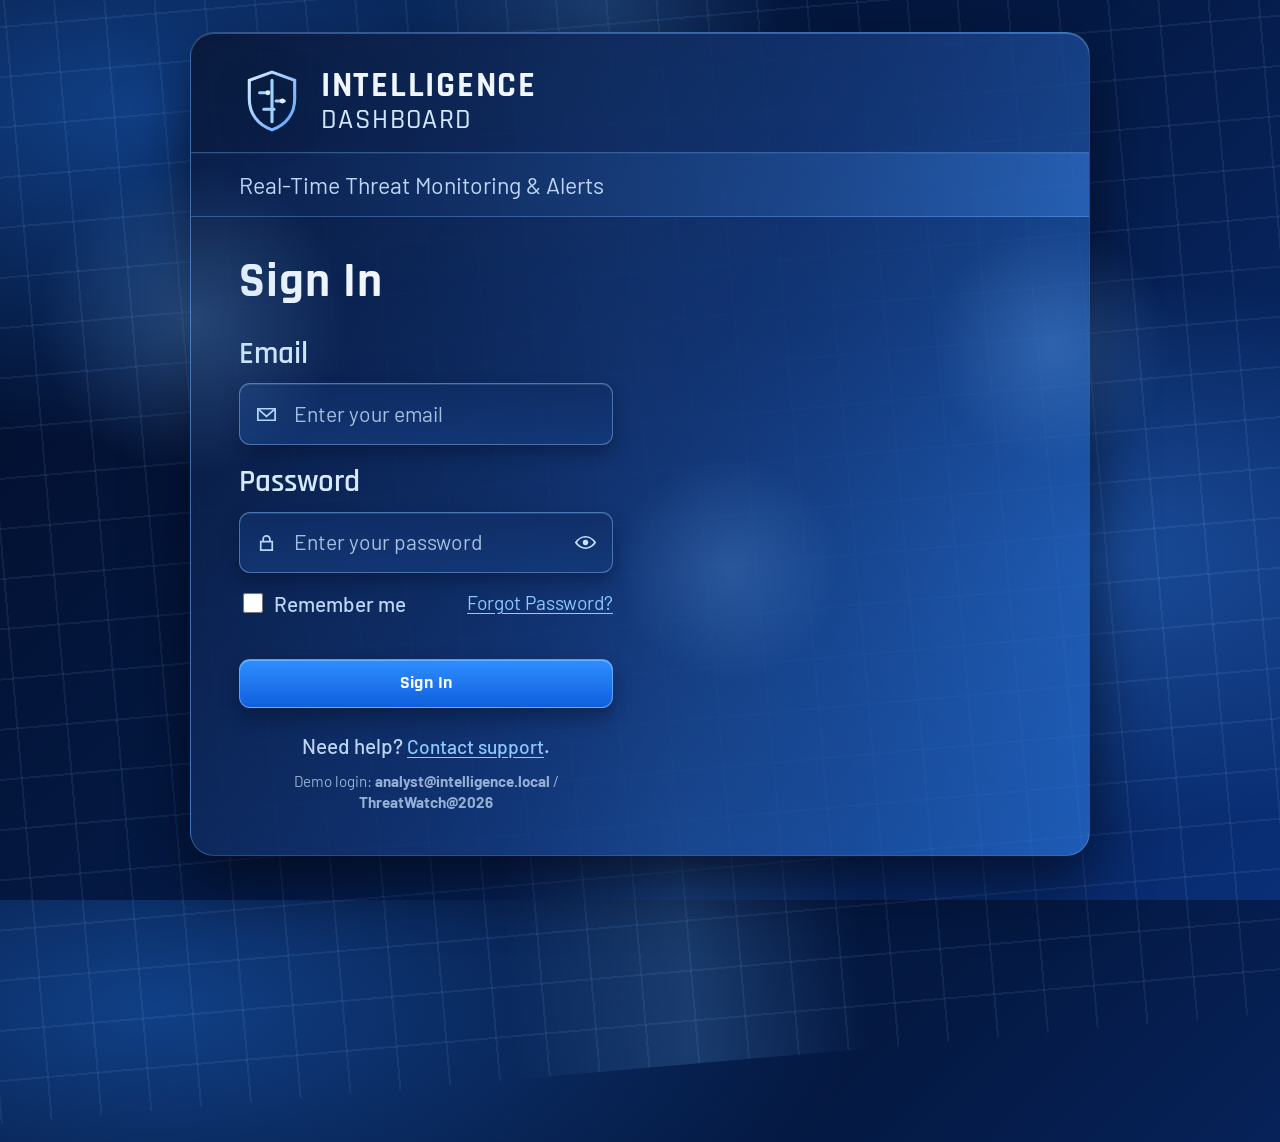
==== commit 2df9547b: "refactor(frontend): modular CSS architecture implementation - replaced monolithic stylesheet with mo" ====
--- a/index.html
+++ b/index.html
@@ -10,10 +10,10 @@
   <link rel="stylesheet" href="styles.css">
 </head>
 <body class="login-page" data-page="login">
-  <main class="auth-shell">
-    <header class="brand-header">
+  <main class="auth-shell login-container">
+    <header class="brand-header login-brand">
       <div class="brand-row">
-        <svg class="shield-icon" viewBox="0 0 64 64" aria-hidden="true">
+        <svg class="shield-icon login-logo" viewBox="0 0 64 64" aria-hidden="true">
           <defs>
             <linearGradient id="shieldGradient" x1="0%" y1="0%" x2="100%" y2="100%">
               <stop offset="0%" stop-color="#d9ecff"/>
@@ -26,8 +26,8 @@
           <circle cx="42" cy="32" r="2.4" fill="#dff2ff"/>
         </svg>
         <div class="brand-copy">
-          <h1>INTELLIGENCE</h1>
-          <p>DASHBOARD</p>
+          <h1 class="login-title">INTELLIGENCE</h1>
+          <p class="login-tagline">DASHBOARD</p>
         </div>
       </div>
     </header>
@@ -36,34 +36,34 @@
       <p>Real-Time Threat Monitoring &amp; Alerts</p>
     </div>
 
-    <section class="form-panel">
+    <section class="form-panel login-card">
       <h2>Sign In</h2>
 
-      <form id="loginForm" novalidate>
-        <div class="field">
+      <form id="loginForm" class="login-form" novalidate>
+        <div class="field form-group">
           <label for="email">Email</label>
-          <div class="input-wrap" id="emailWrap">
+          <div class="input-wrap input-field" id="emailWrap">
             <span class="field-icon" aria-hidden="true">
               <svg viewBox="0 0 24 24">
                 <path d="M3 6h18v12H3z" fill="none" stroke="currentColor" stroke-width="1.8"/>
                 <path d="M4 7l8 7 8-7" fill="none" stroke="currentColor" stroke-width="1.8"/>
               </svg>
             </span>
-            <input id="email" name="email" type="email" autocomplete="email" placeholder="Enter your email" required>
+            <input id="email" class="input-field-control" name="email" type="email" autocomplete="email" placeholder="Enter your email" required>
           </div>
         </div>
 
-        <div class="field">
+        <div class="field form-group">
           <label for="password">Password</label>
-          <div class="input-wrap" id="passwordWrap">
+          <div class="input-wrap input-field" id="passwordWrap">
             <span class="field-icon" aria-hidden="true">
               <svg viewBox="0 0 24 24">
                 <path d="M6 11h12v9H6z" fill="none" stroke="currentColor" stroke-width="1.8"/>
                 <path d="M8.5 11V8.7A3.5 3.5 0 0112 5.2a3.5 3.5 0 013.5 3.5V11" fill="none" stroke="currentColor" stroke-width="1.8"/>
               </svg>
             </span>
-            <input id="password" name="password" type="password" autocomplete="current-password" placeholder="Enter your password" required>
-            <button id="togglePassword" type="button" class="icon-button" aria-label="Show password">
+            <input id="password" class="input-field-control" name="password" type="password" autocomplete="current-password" placeholder="Enter your password" required>
+            <button id="togglePassword" type="button" class="icon-button password-toggle" aria-label="Show password">
               <svg viewBox="0 0 24 24">
                 <path d="M2 12s3.8-6 10-6 10 6 10 6-3.8 6-10 6-10-6-10-6z" fill="none" stroke="currentColor" stroke-width="1.8"/>
                 <circle cx="12" cy="12" r="2.8" fill="currentColor"/>
@@ -72,20 +72,20 @@
           </div>
         </div>
 
-        <div class="form-options">
-          <label class="remember">
+        <div class="form-options login-options">
+          <label class="remember remember-me">
             <input id="rememberMe" type="checkbox" name="rememberMe">
             <span>Remember me</span>
           </label>
-          <a href="#" id="forgotPassword">Forgot Password?</a>
+          <a href="#" id="forgotPassword" class="forgot-password">Forgot Password?</a>
         </div>
 
         <p id="formMessage" class="form-message" role="status" aria-live="polite"></p>
 
-        <button type="submit" id="submitBtn" class="primary-btn">Sign In</button>
+        <button type="submit" id="submitBtn" class="primary-btn btn btn-primary btn-block login-submit">Sign In</button>
       </form>
 
-      <p class="support">
+      <p class="support login-support">
         Need help?
         <a href="mailto:support@intelligence.local">Contact support</a>.
       </p>
--- a/styles.css
+++ b/styles.css
@@ -1,3252 +1,23 @@
-:root {
-  --bg-0: #020c27;
-  --bg-1: #041943;
-  --bg-2: #0a2f77;
-  --card-0: rgba(7, 21, 54, 0.9);
-  --card-1: rgba(18, 53, 117, 0.9);
-  --line: rgba(124, 186, 255, 0.35);
-  --text-main: #eff6ff;
-  --text-soft: #bdd6f7;
-  --text-muted: #94b0d4;
-  --brand: #4ea0ff;
-  --brand-2: #2385ff;
-  --danger: #ff6a76;
-  --ok: #57e09a;
-}
+@import "css/core/variables.css";
+@import "css/core/reset.css";
+@import "css/core/typography.css";
+@import "css/core/utilities.css";
 
-*,
-*::before,
-*::after {
-  box-sizing: border-box;
-}
+@import "css/layout/navbar.css";
+@import "css/layout/sidebar.css";
+@import "css/layout/container.css";
 
-html,
-body {
-  margin: 0;
-  min-height: 100%;
-}
+@import "css/components/buttons.css";
+@import "css/components/forms.css";
+@import "css/components/cards.css";
+@import "css/components/badges.css";
+@import "css/components/tables.css";
 
-body {
-  color: var(--text-main);
-  font-family: "Barlow", "Segoe UI", sans-serif;
-  line-height: 1.4;
-}
-
-.login-page {
-  position: relative;
-  display: grid;
-  place-items: center;
-  padding: 2rem 1.2rem;
-  overflow: hidden;
-  background:
-    radial-gradient(80rem 38rem at 12% 12%, #114087 0%, transparent 55%),
-    radial-gradient(58rem 30rem at 85% 62%, #1b4d9b 0%, transparent 58%),
-    linear-gradient(135deg, var(--bg-0), var(--bg-1) 48%, var(--bg-2));
-}
-
-.login-page::before,
-.login-page::after {
-  content: "";
-  position: absolute;
-  inset: -20%;
-  pointer-events: none;
-}
-
-.login-page::before {
-  background-image:
-    linear-gradient(to right, transparent 0 40%, rgba(109, 179, 255, 0.18) 50%, transparent 60% 100%),
-    repeating-linear-gradient(to right, rgba(141, 200, 255, 0.08) 0 2px, transparent 2px 50px),
-    repeating-linear-gradient(to bottom, rgba(141, 200, 255, 0.08) 0 2px, transparent 2px 50px);
-  mix-blend-mode: screen;
-  transform: rotate(-5deg);
-}
-
-.login-page::after {
-  background:
-    radial-gradient(circle at 25% 40%, rgba(121, 186, 255, 0.26), transparent 10%),
-    radial-gradient(circle at 55% 60%, rgba(121, 186, 255, 0.2), transparent 9%),
-    radial-gradient(circle at 73% 42%, rgba(121, 186, 255, 0.24), transparent 8%);
-  animation: pulse 8s ease-in-out infinite;
-}
-
-.auth-shell {
-  position: relative;
-  width: min(900px, 94vw);
-  border-radius: 24px;
-  border: 1px solid rgba(166, 215, 255, 0.25);
-  background:
-    linear-gradient(120deg, var(--card-0), var(--card-1) 52%, rgba(39, 113, 214, 0.7)),
-    linear-gradient(180deg, rgba(164, 211, 255, 0.1), transparent 40%);
-  box-shadow:
-    0 24px 62px rgba(3, 8, 24, 0.75),
-    inset 0 1px 0 rgba(189, 225, 255, 0.27);
-  overflow: hidden;
-  animation: rise 700ms ease-out;
-}
-
-.brand-header {
-  padding: 2.2rem 3rem 1.1rem;
-  border-bottom: 1px solid var(--line);
-}
-
-.brand-row {
-  display: flex;
-  align-items: center;
-  gap: 1rem;
-}
-
-.shield-icon {
-  width: 66px;
-  height: 66px;
-  filter: drop-shadow(0 6px 14px rgba(0, 10, 28, 0.6));
-}
-
-.brand-copy h1,
-.brand-copy p {
-  margin: 0;
-  line-height: 1;
-  font-family: "Rajdhani", sans-serif;
-  letter-spacing: 0.05em;
-}
-
-.brand-copy h1 {
-  font-size: clamp(1.7rem, 2.7vw, 2.45rem);
-  font-weight: 700;
-}
-
-.brand-copy p {
-  margin-top: 0.15rem;
-  font-size: clamp(1.45rem, 2.2vw, 2rem);
-  color: #d0e7ff;
-  font-weight: 500;
-}
-
-.shell-subhead {
-  padding: 0.95rem 3rem;
-  border-top: 1px solid rgba(189, 225, 255, 0.07);
-  border-bottom: 1px solid var(--line);
-  background: linear-gradient(90deg, rgba(9, 32, 78, 0.7), rgba(62, 136, 235, 0.4));
-}
-
-.shell-subhead p {
-  margin: 0;
-  font-size: clamp(1.1rem, 1.8vw, 1.65rem);
-  color: var(--text-soft);
-}
-
-.form-panel {
-  width: min(470px, 100%);
-  padding: 2rem 3rem 2.6rem;
-}
-
-.form-panel h2 {
-  margin: 0 0 1rem;
-  font-family: "Rajdhani", sans-serif;
-  font-size: clamp(2rem, 4vw, 3rem);
-  letter-spacing: 0.02em;
-}
-
-.field {
-  margin-bottom: 1rem;
-}
-
-.field label {
-  display: inline-block;
-  margin-bottom: 0.45rem;
-  font-size: 1.95rem;
-  font-family: "Rajdhani", sans-serif;
-  font-weight: 600;
-  color: #d5e9ff;
-}
-
-.input-wrap {
-  display: flex;
-  align-items: center;
-  gap: 0.55rem;
-  border-radius: 11px;
-  border: 1px solid rgba(145, 198, 255, 0.45);
-  background: linear-gradient(180deg, rgba(16, 46, 103, 0.78), rgba(20, 58, 122, 0.75));
-  box-shadow:
-    0 8px 16px rgba(3, 11, 33, 0.35),
-    inset 0 1px 0 rgba(196, 225, 255, 0.13);
-  padding: 0.48rem 0.55rem;
-  transition: border-color 180ms ease, box-shadow 180ms ease, transform 180ms ease;
-}
-
-.input-wrap:focus-within {
-  border-color: #8fd1ff;
-  box-shadow:
-    0 0 0 2px rgba(74, 159, 255, 0.28),
-    0 8px 16px rgba(3, 11, 33, 0.38);
-  transform: translateY(-1px);
-}
-
-.input-wrap.invalid {
-  border-color: rgba(255, 106, 118, 0.95);
-  box-shadow:
-    0 0 0 2px rgba(255, 106, 118, 0.22),
-    inset 0 1px 0 rgba(255, 220, 223, 0.17);
-}
-
-.field-icon {
-  display: grid;
-  place-items: center;
-  width: 36px;
-  height: 36px;
-  color: #b5d8ff;
-  flex: 0 0 auto;
-}
-
-.field-icon svg,
-.icon-button svg {
-  width: 23px;
-  height: 23px;
-}
-
-input[type="email"],
-input[type="password"],
-input[type="text"] {
-  width: 100%;
-  border: 0;
-  outline: 0;
-  color: var(--text-main);
-  font: inherit;
-  font-size: 1.32rem;
-  background: transparent;
-  padding: 0.45rem 0;
-}
-
-input::placeholder {
-  color: rgba(189, 214, 247, 0.86);
-}
-
-.icon-button {
-  border: 0;
-  background: transparent;
-  color: #c8e4ff;
-  cursor: pointer;
-  width: 36px;
-  height: 36px;
-  border-radius: 8px;
-  display: grid;
-  place-items: center;
-  transition: background-color 170ms ease, color 170ms ease;
-}
-
-.icon-button:hover,
-.icon-button:focus-visible {
-  background: rgba(112, 173, 255, 0.2);
-  color: #fff;
-  outline: 0;
-}
-
-.form-options {
-  margin-top: 0.9rem;
-  display: flex;
-  align-items: center;
-  justify-content: space-between;
-  gap: 1rem;
-}
-
-.remember {
-  display: inline-flex;
-  align-items: center;
-  gap: 0.5rem;
-  color: var(--text-soft);
-  font-size: 1.3rem;
-  font-weight: 500;
-}
-
-input[type="checkbox"] {
-  accent-color: #5faeff;
-  width: 18px;
-  height: 18px;
-}
-
-.form-options a,
-.support a {
-  color: #89c8ff;
-  text-underline-offset: 3px;
-  font-size: 1.25rem;
-  font-weight: 600;
-}
-
-.form-options a:hover,
-.support a:hover {
-  color: #d1ebff;
-}
-
-.form-message {
-  min-height: 1.3rem;
-  margin: 0.85rem 0 1rem;
-  font-size: 1.1rem;
-  color: var(--text-muted);
-}
-
-.form-message.error {
-  color: #ffc4ca;
-}
-
-.form-message.success {
-  color: #aff5cf;
-}
-
-.form-message.info {
-  color: #bdd8ff;
-}
-
-.primary-btn {
-  width: 100%;
-  border: 1px solid rgba(150, 205, 255, 0.55);
-  border-radius: 11px;
-  cursor: pointer;
-  padding: 0.84rem 1rem;
-  color: #ecf6ff;
-  font-family: "Rajdhani", sans-serif;
-  font-size: clamp(1.7rem, 2.7vw, 2.35rem);
-  font-weight: 700;
-  letter-spacing: 0.02em;
-  background:
-    linear-gradient(90deg, #1f62dc 0%, #2f95ff 52%, #1d6eff 100%),
-    linear-gradient(180deg, rgba(255, 255, 255, 0.4), transparent);
-  box-shadow:
-    0 10px 18px rgba(2, 20, 54, 0.48),
-    inset 0 1px 0 rgba(225, 240, 255, 0.55);
-  transition: transform 180ms ease, filter 180ms ease;
-}
-
-.primary-btn:hover {
-  transform: translateY(-1px);
-  filter: brightness(1.04);
-}
-
-.primary-btn:active {
-  transform: translateY(0);
-}
-
-.primary-btn:disabled {
-  opacity: 0.74;
-  cursor: wait;
-}
-
-.support {
-  margin: 1.45rem 0 0.35rem;
-  text-align: center;
-  color: var(--text-soft);
-  font-size: 1.3rem;
-  font-weight: 500;
-}
-
-.hint {
-  margin: 0.65rem 0 0;
-  text-align: center;
-  color: var(--text-muted);
-  font-size: 0.95rem;
-}
-
-.dashboard-page {
-  position: relative;
-  margin: 0;
-  min-height: 100vh;
-  overflow-x: hidden;
-  background:
-    radial-gradient(100rem 55rem at -12% 12%, rgba(29, 85, 175, 0.58), transparent 60%),
-    radial-gradient(88rem 52rem at 115% 52%, rgba(21, 69, 158, 0.62), transparent 55%),
-    linear-gradient(138deg, #010c28 0%, #041a49 46%, #0a3277 100%);
-}
-
-.dashboard-page::before {
-  content: "";
-  position: absolute;
-  inset: 0;
-  pointer-events: none;
-  background:
-    repeating-linear-gradient(to right, rgba(128, 186, 255, 0.08) 0 2px, transparent 2px 56px),
-    repeating-linear-gradient(to bottom, rgba(128, 186, 255, 0.07) 0 2px, transparent 2px 56px);
-  mix-blend-mode: screen;
-  opacity: 0.34;
-}
-
-.dashboard-shell {
-  position: relative;
-  display: grid;
-  grid-template-columns: 260px minmax(0, 1fr);
-  gap: 1.05rem;
-  min-height: 100vh;
-  padding: 1.35rem;
-}
-
-.dashboard-sidebar {
-  border-radius: 22px;
-  border: 1px solid rgba(156, 209, 255, 0.24);
-  background:
-    linear-gradient(180deg, rgba(9, 29, 74, 0.95), rgba(7, 21, 58, 0.92)),
-    radial-gradient(44rem 26rem at -20% 22%, rgba(76, 156, 255, 0.25), transparent 60%);
-  box-shadow:
-    0 20px 44px rgba(1, 7, 24, 0.7),
-    inset 0 1px 0 rgba(198, 228, 255, 0.19);
-  overflow: hidden;
-  display: flex;
-  flex-direction: column;
-}
-
-.sidebar-brand {
-  display: flex;
-  align-items: center;
-  gap: 0.74rem;
-  padding: 1.05rem 1rem 0.95rem;
-  border-bottom: 1px solid rgba(156, 211, 255, 0.2);
-}
-
-.sidebar-brand svg {
-  width: 55px;
-  height: 55px;
-  flex: 0 0 auto;
-}
-
-.sidebar-brand h1,
-.sidebar-brand p {
-  margin: 0;
-  line-height: 1;
-  font-family: "Rajdhani", sans-serif;
-  letter-spacing: 0.05em;
-}
-
-.sidebar-brand h1 {
-  font-size: 2rem;
-  font-weight: 700;
-}
-
-.sidebar-brand p {
-  margin-top: 0.16rem;
-  font-size: 1.72rem;
-  color: #d0e7ff;
-}
-
-.sidebar-nav {
-  padding: 1rem 0.58rem 0.8rem;
-  display: flex;
-  flex-direction: column;
-  gap: 0.34rem;
-}
-
-.side-nav-item {
-  position: relative;
-  border: 1px solid transparent;
-  border-radius: 12px;
-  padding: 0.68rem 0.7rem;
-  width: 100%;
-  background: transparent;
-  color: #b7d2f5;
-  text-align: left;
-  display: flex;
-  align-items: center;
-  gap: 0.66rem;
-  font: inherit;
-  font-size: 1.26rem;
-  cursor: pointer;
-  transition: background-color 170ms ease, color 170ms ease, border-color 170ms ease;
-}
-
-.side-nav-item:hover,
-.side-nav-item:focus-visible {
-  outline: 0;
-  color: #f0f7ff;
-  background: rgba(84, 146, 235, 0.15);
-}
-
-.side-nav-item.active {
-  color: #f4f8ff;
-  border-color: rgba(149, 201, 255, 0.28);
-  background: linear-gradient(90deg, rgba(65, 123, 216, 0.34), rgba(88, 163, 255, 0.22));
-}
-
-.side-icon {
-  width: 20px;
-  height: 20px;
-  display: grid;
-  place-items: center;
-  color: #8fb9ee;
-}
-
-.side-icon svg {
-  width: 100%;
-  height: 100%;
-}
-
-.side-nav-item.active .side-icon {
-  color: #dff1ff;
-}
-
-.nav-label {
-  flex: 1;
-}
-
-.pill-badge {
-  margin-left: auto;
-  border-radius: 999px;
-  background: linear-gradient(180deg, #d74f62, #b62f40);
-  border: 1px solid rgba(254, 176, 187, 0.4);
-  color: #fff3f5;
-  min-width: 28px;
-  text-align: center;
-  font-size: 0.95rem;
-  font-weight: 700;
-  padding: 0.15rem 0.5rem;
-}
-
-.dashboard-main {
-  border-radius: 22px;
-  border: 1px solid rgba(158, 211, 255, 0.2);
-  background:
-    linear-gradient(180deg, rgba(8, 29, 77, 0.84) 0%, rgba(7, 21, 57, 0.84) 22%, rgba(6, 18, 47, 0.84) 100%),
-    radial-gradient(42rem 25rem at 25% -10%, rgba(98, 171, 255, 0.24), transparent 70%);
-  box-shadow:
-    0 24px 45px rgba(1, 6, 20, 0.68),
-    inset 0 1px 0 rgba(208, 232, 255, 0.18);
-  overflow: hidden;
-}
-
-.main-topbar {
-  display: flex;
-  align-items: center;
-  justify-content: space-between;
-  gap: 1rem;
-  padding: 0.9rem 1.22rem;
-  border-bottom: 1px solid rgba(150, 204, 255, 0.2);
-  background:
-    linear-gradient(120deg, rgba(10, 38, 94, 0.88), rgba(42, 115, 212, 0.62)),
-    radial-gradient(30rem 20rem at 25% 10%, rgba(171, 215, 255, 0.26), transparent 70%);
-}
-
-.topbar-title-wrap {
-  display: flex;
-  align-items: center;
-  gap: 0.75rem;
-  min-width: 0;
-}
-
-.mobile-nav-btn {
-  display: none;
-  border: 1px solid rgba(143, 198, 255, 0.45);
-  background: rgba(44, 112, 211, 0.28);
-  color: #dbedff;
-  width: 36px;
-  height: 36px;
-  border-radius: 9px;
-  cursor: pointer;
-  flex: 0 0 auto;
-}
-
-.mobile-nav-btn svg {
-  width: 100%;
-  height: 100%;
-}
-
-.topbar-title-wrap h2 {
-  margin: 0;
-  font-family: "Rajdhani", sans-serif;
-  font-size: clamp(1.7rem, 2.5vw, 2.8rem);
-  line-height: 1;
-}
-
-.org-switcher {
-  border: 0;
-  background: transparent;
-  margin-top: 0.1rem;
-  padding: 0;
-  color: #bdd7f8;
-  display: inline-flex;
-  align-items: center;
-  gap: 0.34rem;
-  font: inherit;
-  font-size: 1.18rem;
-  cursor: pointer;
-}
-
-.org-switcher svg {
-  width: 18px;
-  height: 18px;
-}
-
-.topbar-actions {
-  display: flex;
-  align-items: center;
-  gap: 0.62rem;
-  min-width: 0;
-}
-
-.search-field {
-  min-width: min(360px, 46vw);
-  display: flex;
-  align-items: center;
-  gap: 0.54rem;
-  border-radius: 999px;
-  border: 1px solid rgba(132, 190, 255, 0.22);
-  background: rgba(4, 21, 57, 0.48);
-  padding: 0.48rem 0.68rem;
-  box-shadow: inset 0 1px 0 rgba(220, 239, 255, 0.08);
-}
-
-.search-field svg {
-  width: 18px;
-  height: 18px;
-  color: #9cc5f3;
-  flex: 0 0 auto;
-}
-
-.search-field input {
-  width: 100%;
-  border: 0;
-  outline: 0;
-  background: transparent;
-  color: #ecf5ff;
-  font: inherit;
-  font-size: 1.15rem;
-}
-
-.search-field input::placeholder {
-  color: #adc9ea;
-}
-
-.circle-btn {
-  position: relative;
-  width: 38px;
-  height: 38px;
-  border-radius: 50%;
-  border: 1px solid rgba(145, 201, 255, 0.45);
-  background: linear-gradient(180deg, rgba(88, 153, 239, 0.35), rgba(31, 84, 165, 0.32));
-  color: #e8f3ff;
-  display: grid;
-  place-items: center;
-  cursor: pointer;
-}
-
-.circle-btn svg {
-  width: 18px;
-  height: 18px;
-}
-
-.notify-count {
-  position: absolute;
-  top: -3px;
-  right: -4px;
-  min-width: 18px;
-  height: 18px;
-  border-radius: 999px;
-  background: #e1495f;
-  color: #fff;
-  border: 1px solid rgba(255, 220, 226, 0.45);
-  font-size: 0.72rem;
-  font-weight: 700;
-  display: grid;
-  place-items: center;
-  padding: 0 4px;
-}
-
-.user-menu {
-  position: relative;
-}
-
-.user-menu-btn {
-  border: 1px solid rgba(139, 196, 255, 0.25);
-  background: rgba(4, 21, 57, 0.3);
-  color: #e8f3ff;
-  border-radius: 999px;
-  display: inline-flex;
-  align-items: center;
-  gap: 0.35rem;
-  padding: 0.46rem 0.72rem;
-  font: inherit;
-  font-size: 1.08rem;
-  cursor: pointer;
-}
-
-.user-menu-btn svg {
-  width: 17px;
-  height: 17px;
-}
-
-.user-menu-panel {
-  position: absolute;
-  z-index: 12;
-  top: calc(100% + 8px);
-  right: 0;
-  width: 280px;
-  border-radius: 13px;
-  border: 1px solid rgba(158, 212, 255, 0.3);
-  background: linear-gradient(170deg, rgba(12, 39, 95, 0.97), rgba(6, 22, 58, 0.96));
-  padding: 0.8rem 0.85rem;
-  box-shadow: 0 18px 34px rgba(1, 7, 23, 0.7);
-}
-
-.user-menu-panel p {
-  margin: 0.3rem 0;
-  color: #cee4ff;
-  font-size: 0.95rem;
-}
-
-.user-menu-panel strong {
-  color: #f2f8ff;
-}
-
-.logout-btn {
-  margin-top: 0.62rem;
-  width: 100%;
-  border: 1px solid rgba(149, 204, 255, 0.35);
-  border-radius: 9px;
-  background: rgba(42, 115, 211, 0.3);
-  color: #ecf6ff;
-  font: inherit;
-  font-weight: 600;
-  cursor: pointer;
-  padding: 0.52rem;
-}
-
-.logout-btn:hover {
-  background: rgba(56, 132, 235, 0.4);
-}
-
-.dashboard-content {
-  padding: 1rem 1.08rem 1.15rem;
-}
-
-.section-ribbon {
-  border: 1px solid rgba(155, 212, 255, 0.22);
-  border-radius: 12px;
-  padding: 0.58rem 0.95rem;
-  background:
-    linear-gradient(90deg, rgba(17, 50, 108, 0.82), rgba(63, 131, 226, 0.42)),
-    repeating-linear-gradient(to right, rgba(150, 205, 255, 0.08) 0 2px, transparent 2px 26px);
-}
-
-.section-ribbon h3 {
-  margin: 0;
-  font-family: "Rajdhani", sans-serif;
-  font-size: clamp(1.8rem, 3.2vw, 2.95rem);
-  line-height: 1;
-}
-
-.dashboard-grid {
-  margin-top: 0.82rem;
-  display: grid;
-  grid-template-columns: 1.55fr 1fr 1fr;
-  grid-template-areas:
-    "risk trend trend"
-    "new source findings"
-    "recent recent findings";
-  gap: 0.8rem;
-}
-
-.intel-card {
-  border-radius: 13px;
-  border: 1px solid rgba(149, 201, 255, 0.22);
-  background:
-    linear-gradient(180deg, rgba(14, 43, 95, 0.84), rgba(8, 25, 63, 0.86)),
-    radial-gradient(45rem 30rem at 20% -20%, rgba(106, 178, 255, 0.12), transparent 58%);
-  box-shadow:
-    inset 0 1px 0 rgba(211, 234, 255, 0.11),
-    0 16px 34px rgba(0, 7, 24, 0.36);
-  padding: 0.88rem 1rem 0.94rem;
-}
-
-.intel-card h4 {
-  margin: 0;
-  font-family: "Rajdhani", sans-serif;
-  font-size: clamp(1.55rem, 2vw, 2.1rem);
-  line-height: 1.1;
-}
-
-.card-head {
-  display: flex;
-  align-items: center;
-  justify-content: space-between;
-  gap: 0.7rem;
-}
-
-.small-link-btn {
-  border: 0;
-  background: transparent;
-  color: #bdd8ff;
-  font: inherit;
-  font-size: 1.06rem;
-  cursor: pointer;
-}
-
-.small-link-btn:hover {
-  color: #e2f2ff;
-}
-
-.risk-card {
-  grid-area: risk;
-}
-
-.risk-card-layout {
-  margin-top: 0.74rem;
-  display: grid;
-  grid-template-columns: minmax(260px, 1fr) minmax(210px, 1fr);
-  gap: 1rem;
-}
-
-.risk-meter-wrap {
-  border-right: 1px solid rgba(144, 198, 255, 0.14);
-  padding-right: 0.9rem;
-}
-
-.risk-meter {
-  --risk-score: 82;
-  width: 236px;
-  height: 150px;
-  margin: 0 auto;
-  position: relative;
-  overflow: hidden;
-}
-
-.risk-meter::before {
-  content: "";
-  position: absolute;
-  left: 50%;
-  top: 34px;
-  width: 230px;
-  height: 230px;
-  transform: translateX(-50%);
-  border-radius: 50%;
-  background: conic-gradient(
-    from 190deg,
-    #f04f62 0 26%,
-    #f8963f 26% 42%,
-    #f1d95a 42% 57%,
-    #8ad988 57% 73%,
-    #56c9d3 73% calc(var(--risk-score) * 1%),
-    rgba(80, 129, 190, 0.27) calc(var(--risk-score) * 1%) 100%
-  );
-  box-shadow:
-    0 0 0 2px rgba(146, 202, 255, 0.18),
-    0 14px 30px rgba(4, 16, 39, 0.42);
-}
-
-.risk-meter::after {
-  content: "";
-  position: absolute;
-  left: 50%;
-  top: 51px;
-  width: 196px;
-  height: 196px;
-  transform: translateX(-50%);
-  border-radius: 50%;
-  background: radial-gradient(circle at 35% 20%, rgba(33, 76, 140, 0.5), rgba(5, 20, 51, 0.96) 60%);
-  box-shadow: inset 0 1px 0 rgba(190, 229, 255, 0.1);
-}
-
-.risk-meter-core {
-  position: absolute;
-  z-index: 1;
-  left: 0;
-  right: 0;
-  top: 58px;
-  display: flex;
-  flex-direction: column;
-  align-items: center;
-  text-align: center;
-}
-
-.risk-meter-core strong {
-  font-family: "Rajdhani", sans-serif;
-  font-size: 4.9rem;
-  line-height: 0.9;
-}
-
-.risk-meter-core span {
-  display: block;
-  margin-top: 0.05rem;
-  color: #f2dc70;
-  font-size: 1.68rem;
-  font-weight: 600;
-}
-
-.risk-chip {
-  margin: 0.45rem auto 0;
-  width: fit-content;
-  border-radius: 4px;
-  color: #113f54;
-  background: linear-gradient(90deg, #bbffea, #d8f2dd);
-  font-size: 0.95rem;
-  font-weight: 700;
-  text-transform: lowercase;
-  letter-spacing: 0.02em;
-  padding: 0.17rem 0.65rem;
-}
-
-.metric-line {
-  margin: 0.5rem 0 0;
-  color: #a7c5eb;
-  font-size: 0.95rem;
-  letter-spacing: 0.05em;
-}
-
-.metric-line strong {
-  color: #f4f9ff;
-  font-size: 2.2rem;
-  font-family: "Rajdhani", sans-serif;
-  margin-left: 0.35rem;
-}
-
-.risk-stats {
-  display: grid;
-  align-content: start;
-  gap: 1rem;
-}
-
-.risk-stats h5 {
-  margin: 0;
-  font-size: 1.95rem;
-  font-family: "Rajdhani", sans-serif;
-}
-
-.risk-stats p {
-  margin: 0.3rem 0 0;
-  color: #b9d4f3;
-  font-size: 1.05rem;
-}
-
-.big-inline-stats {
-  margin-top: 0.2rem;
-  display: flex;
-  align-items: baseline;
-  gap: 0.95rem;
-}
-
-.big-inline-stats strong {
-  font-family: "Rajdhani", sans-serif;
-  font-size: 4rem;
-  line-height: 0.9;
-}
-
-.num-danger {
-  color: #ff6480;
-}
-
-.percent-up {
-  color: #79e3a8;
-  font-weight: 700;
-}
-
-.source-inline {
-  display: flex;
-  gap: 0.9rem;
-  margin-top: 0.35rem;
-}
-
-.source-inline p {
-  margin: 0;
-}
-
-.source-inline strong {
-  display: block;
-  font-family: "Rajdhani", sans-serif;
-  font-size: 3rem;
-  line-height: 0.9;
-}
-
-.source-inline span {
-  color: #a9c9ef;
-}
-
-.trend-card {
-  grid-area: trend;
-}
-
-.period-switch {
-  display: flex;
-  align-items: center;
-  gap: 0.32rem;
-}
-
-.period-switch button {
-  border: 1px solid transparent;
-  border-radius: 8px;
-  background: transparent;
-  color: #aac7e8;
-  font: inherit;
-  cursor: pointer;
-  font-weight: 600;
-  padding: 0.3rem 0.52rem;
-}
-
-.period-switch button.active {
-  border-color: rgba(149, 206, 255, 0.3);
-  background: rgba(68, 133, 227, 0.3);
-  color: #f2f8ff;
-}
-
-.chart-wrap {
-  margin-top: 0.35rem;
-  border-radius: 10px;
-  border: 1px solid rgba(156, 211, 255, 0.15);
-  background:
-    linear-gradient(180deg, rgba(17, 49, 107, 0.45), rgba(8, 24, 60, 0.5)),
-    repeating-linear-gradient(to right, rgba(162, 213, 255, 0.06) 0 2px, transparent 2px 34px),
-    repeating-linear-gradient(to bottom, rgba(162, 213, 255, 0.06) 0 2px, transparent 2px 34px);
-  padding: 0.2rem;
-}
-
-.chart-wrap svg {
-  width: 100%;
-  height: auto;
-  display: block;
-}
-
-#trendGrid line {
-  stroke: rgba(149, 206, 255, 0.22);
-  stroke-width: 1;
-}
-
-#trendYLabels text,
-#trendXLabels text {
-  fill: #aac8ea;
-  font-size: 13px;
-}
-
-.trend-primary,
-.trend-secondary {
-  fill: none;
-  stroke-width: 3;
-  stroke-linejoin: round;
-  stroke-linecap: round;
-}
-
-.trend-primary {
-  stroke: #7ec7ff;
-  filter: drop-shadow(0 0 4px rgba(132, 205, 255, 0.65));
-}
-
-.trend-secondary {
-  stroke: #f1d46a;
-  filter: drop-shadow(0 0 3px rgba(255, 215, 108, 0.5));
-}
-
-.trend-point-primary,
-.trend-point-secondary {
-  stroke-width: 2;
-}
-
-.trend-point-primary {
-  fill: #89d0ff;
-  stroke: #d9f2ff;
-}
-
-.trend-point-secondary {
-  fill: #f7db72;
-  stroke: #fff3bf;
-}
-
-.new-alerts-card {
-  grid-area: new;
-}
-
-.feed-list,
-.finding-list,
-.recent-list {
-  list-style: none;
-  margin: 0.6rem 0 0;
-  padding: 0;
-  border-top: 1px solid rgba(155, 207, 255, 0.18);
-}
-
-.feed-item,
-.finding-item,
-.recent-item {
-  border-bottom: 1px solid rgba(155, 207, 255, 0.16);
-  display: grid;
-  align-items: center;
-  gap: 0.58rem;
-  padding: 0.66rem 0.15rem;
-  margin-bottom: 0;
-}
-
-.feed-item {
-  grid-template-columns: auto minmax(0, 1fr) auto;
-}
-
-.finding-item {
-  grid-template-columns: auto minmax(0, 1fr) auto;
-}
-
-.recent-item {
-  grid-template-columns: auto minmax(0, 1fr) auto;
-}
-
-.chip {
-  display: inline-flex;
-  align-items: center;
-  justify-content: center;
-  min-width: 64px;
-  gap: 0.24rem;
-  padding: 0.18rem 0.46rem;
-  border-radius: 7px;
-  font-size: 0.88rem;
-  font-weight: 700;
-  letter-spacing: 0.02em;
-}
-
-.chip-icon {
-  width: 11px;
-  height: 11px;
-  border-radius: 3px;
-  display: inline-grid;
-  place-items: center;
-  font-size: 0.58rem;
-  line-height: 1;
-  font-weight: 700;
-  color: inherit;
-  background: rgba(255, 255, 255, 0.2);
-}
-
-.chip.critical {
-  background: linear-gradient(180deg, #cf5b6a, #ac3648);
-  color: #fff4f5;
-}
-
-.chip.high {
-  background: linear-gradient(180deg, #cfb45b, #9f8745);
-  color: #fffbe9;
-}
-
-.chip.medium {
-  background: linear-gradient(180deg, #9f6bb2, #7f4d91);
-  color: #faeeff;
-}
-
-.chip.low {
-  background: linear-gradient(180deg, #63b88f, #418f6a);
-  color: #ecfff4;
-}
-
-.entry-title {
-  margin: 0;
-  font-size: 1.12rem;
-  font-weight: 600;
-  color: #eef6ff;
-}
-
-.entry-sub {
-  margin: 0.1rem 0 0;
-  color: #b5d0f0;
-  font-size: 0.97rem;
-  white-space: nowrap;
-  overflow: hidden;
-  text-overflow: ellipsis;
-}
-
-.entry-time {
-  color: #c8def8;
-  font-size: 0.95rem;
-  white-space: nowrap;
-}
-
-.source-card {
-  grid-area: source;
-}
-
-.source-breakdown-layout {
-  margin-top: 0.62rem;
-  display: grid;
-  grid-template-columns: auto minmax(0, 1fr);
-  gap: 0.85rem;
-  align-items: center;
-}
-
-.source-donut {
-  width: 156px;
-  height: 156px;
-  border-radius: 50%;
-  background: conic-gradient(#6cd5df 0 35%, #f4c54f 35% 60%, #4f96ff 60% 100%);
-  position: relative;
-}
-
-.source-donut::after {
-  content: "";
-  position: absolute;
-  inset: 18px;
-  border-radius: 50%;
-  background: linear-gradient(180deg, #0d2b66, #071d4e);
-}
-
-.source-donut > div {
-  position: absolute;
-  inset: 0;
-  z-index: 1;
-  display: grid;
-  place-content: center;
-  text-align: center;
-}
-
-.source-donut strong {
-  font-family: "Rajdhani", sans-serif;
-  font-size: 3rem;
-  line-height: 0.9;
-}
-
-.source-donut span {
-  color: #bdd7fa;
-  font-size: 1rem;
-}
-
-.source-legend p {
-  margin: 0.22rem 0;
-  color: #d2e7ff;
-  font-size: 1rem;
-}
-
-.source-legend strong {
-  margin-left: 0.3rem;
-}
-
-.dot {
-  width: 10px;
-  height: 10px;
-  border-radius: 50%;
-  display: inline-block;
-  margin-right: 0.35rem;
-}
-
-.dot-surface {
-  background: #52b9ff;
-}
-
-.dot-dark {
-  background: #f7d264;
-}
-
-.growth-row span {
-  color: #6de0a1;
-  font-weight: 700;
-}
-
-.flag-box {
-  margin-top: 0.62rem;
-  border-radius: 10px;
-  border: 1px solid rgba(147, 200, 255, 0.2);
-  background: rgba(12, 40, 88, 0.54);
-  display: flex;
-  align-items: center;
-  gap: 0.55rem;
-  padding: 0.56rem 0.66rem;
-}
-
-.flag-icon {
-  width: 26px;
-  height: 26px;
-  border-radius: 7px;
-  background: linear-gradient(180deg, #f3b14d, #da8f2d);
-  color: #fff6e5;
-  display: grid;
-  place-items: center;
-  font-weight: 700;
-}
-
-.flag-box p {
-  margin: 0;
-  color: #ccdef5;
-  font-size: 0.95rem;
-}
-
-.flag-box strong {
-  display: block;
-  color: #eef7ff;
-}
-
-.flag-box span {
-  color: #f7d570;
-  font-weight: 700;
-  margin-right: 0.2rem;
-}
-
-.findings-card {
-  grid-area: findings;
-}
-
-.finding-item .chip,
-.recent-item .chip {
-  min-width: 48px;
-}
-
-.recent-alerts-card {
-  grid-area: recent;
-}
-
-.recent-item .entry-title {
-  font-size: 1rem;
-}
-
-.empty-state {
-  border: 1px dashed rgba(147, 200, 255, 0.35);
-  border-radius: 10px;
-  color: #bdd4f0;
-  text-align: center;
-  padding: 0.9rem 0.5rem;
-}
-
-.feed-item.hidden,
-.finding-item.hidden,
-.recent-item.hidden {
-  display: none;
-}
-
-@keyframes rise {
-  from {
-    opacity: 0;
-    transform: translateY(14px);
-  }
-  to {
-    opacity: 1;
-    transform: translateY(0);
-  }
-}
-
-@keyframes pulse {
-  0%,
-  100% {
-    opacity: 0.55;
-  }
-  50% {
-    opacity: 0.9;
-  }
-}
-
-@media (max-width: 780px) {
-  .brand-header,
-  .shell-subhead,
-  .form-panel {
-    padding-left: 1.15rem;
-    padding-right: 1.15rem;
-  }
-
-  .form-options {
-    align-items: flex-start;
-    flex-direction: column;
-  }
-
-  .support,
-  .hint {
-    text-align: left;
-  }
-}
-
-@media (max-width: 1420px) {
-  .dashboard-shell {
-    grid-template-columns: 240px minmax(0, 1fr);
-    padding: 1rem;
-  }
-
-  .dashboard-grid {
-    grid-template-columns: 1.35fr 1fr 1fr;
-  }
-}
-
-@media (max-width: 1240px) {
-  .dashboard-grid {
-    grid-template-columns: 1fr 1fr;
-    grid-template-areas:
-      "risk trend"
-      "new source"
-      "recent findings";
-  }
-
-  .search-field {
-    min-width: min(260px, 44vw);
-  }
-
-  .risk-card-layout {
-    grid-template-columns: 1fr;
-  }
-
-  .risk-meter-wrap {
-    border-right: 0;
-    border-bottom: 1px solid rgba(148, 200, 255, 0.15);
-    padding-bottom: 0.8rem;
-    padding-right: 0;
-  }
-}
-
-@media (max-width: 1024px) {
-  .dashboard-shell {
-    grid-template-columns: 1fr;
-    gap: 0.85rem;
-  }
-
-  .dashboard-sidebar {
-    position: fixed;
-    z-index: 20;
-    inset: 0 auto 0 0;
-    width: min(280px, 82vw);
-    transform: translateX(-102%);
-    transition: transform 220ms ease;
-    border-radius: 0 18px 18px 0;
-  }
-
-  .dashboard-shell.sidebar-open .dashboard-sidebar {
-    transform: translateX(0);
-  }
-
-  .mobile-nav-btn {
-    display: inline-grid;
-    place-items: center;
-  }
-
-  .topbar-actions {
-    gap: 0.45rem;
-  }
-
-  .search-field {
-    min-width: 42vw;
-  }
-}
-
-@media (max-width: 860px) {
-  .main-topbar {
-    flex-direction: column;
-    align-items: stretch;
-    gap: 0.7rem;
-  }
-
-  .topbar-actions {
-    justify-content: space-between;
-  }
-
-  .search-field {
-    min-width: 0;
-    flex: 1;
-  }
-
-  .dashboard-grid {
-    grid-template-columns: 1fr;
-    grid-template-areas:
-      "risk"
-      "trend"
-      "new"
-      "source"
-      "findings"
-      "recent";
-  }
-
-  .source-breakdown-layout {
-    grid-template-columns: 1fr;
-  }
-
-  .source-donut {
-    margin: 0 auto;
-  }
-}
-
-@media (max-width: 560px) {
-  .dashboard-shell {
-    padding: 0.55rem;
-  }
-
-  .main-topbar {
-    padding-left: 0.8rem;
-    padding-right: 0.8rem;
-  }
-
-  .dashboard-content {
-    padding-left: 0.7rem;
-    padding-right: 0.7rem;
-  }
-
-  .risk-meter {
-    width: 182px;
-    height: 122px;
-  }
-
-  .risk-meter-core strong {
-    font-size: 3.75rem;
-  }
-
-  .big-inline-stats strong {
-    font-size: 3.1rem;
-  }
-
-  .source-inline strong {
-    font-size: 2.4rem;
-  }
-
-  .feed-item,
-  .finding-item,
-  .recent-item {
-    grid-template-columns: 1fr;
-    align-items: start;
-  }
-}
-
-.alerts-page {
-  background:
-    radial-gradient(98rem 52rem at -16% 16%, rgba(26, 79, 170, 0.56), transparent 58%),
-    radial-gradient(84rem 50rem at 120% 50%, rgba(20, 67, 156, 0.58), transparent 55%),
-    linear-gradient(136deg, #010b24 0%, #041a47 48%, #0a3074 100%);
-}
-
-.alerts-shell {
-  position: relative;
-  display: grid;
-  grid-template-columns: 270px minmax(0, 1fr);
-  gap: 0.95rem;
-  min-height: 100vh;
-  padding: 1rem;
-}
-
-.alerts-sidebar {
-  border-radius: 18px;
-  border: 1px solid rgba(153, 208, 255, 0.2);
-  background:
-    linear-gradient(180deg, rgba(8, 26, 66, 0.96), rgba(6, 19, 52, 0.92)),
-    radial-gradient(44rem 26rem at -15% 24%, rgba(70, 146, 246, 0.26), transparent 60%);
-  box-shadow:
-    0 20px 38px rgba(1, 8, 25, 0.66),
-    inset 0 1px 0 rgba(201, 230, 255, 0.16);
-  overflow: hidden;
-}
-
-.alerts-side-nav {
-  padding: 0.7rem 0.5rem;
-  display: flex;
-  flex-direction: column;
-  gap: 0.28rem;
-}
-
-.alerts-nav-item {
-  border: 1px solid transparent;
-  border-radius: 10px;
-  width: 100%;
-  background: transparent;
-  color: #b7d2f4;
-  font: inherit;
-  font-size: 1.08rem;
-  display: flex;
-  align-items: center;
-  gap: 0.62rem;
-  text-align: left;
-  cursor: pointer;
-  padding: 0.62rem 0.66rem;
-}
-
-.alerts-nav-item:hover,
-.alerts-nav-item:focus-visible {
-  outline: 0;
-  color: #edf6ff;
-  background: rgba(68, 132, 228, 0.16);
-}
-
-.alerts-nav-item.active,
-.alerts-nav-item.selected {
-  color: #f4f8ff;
-  border-color: rgba(151, 206, 255, 0.3);
-  background: linear-gradient(90deg, rgba(72, 130, 225, 0.38), rgba(85, 155, 245, 0.24));
-}
-
-.alerts-main {
-  border-radius: 18px;
-  border: 1px solid rgba(155, 209, 255, 0.2);
-  background:
-    linear-gradient(180deg, rgba(8, 29, 77, 0.84), rgba(5, 18, 47, 0.9)),
-    radial-gradient(40rem 20rem at 23% 3%, rgba(100, 174, 255, 0.2), transparent 72%);
-  box-shadow:
-    0 20px 40px rgba(1, 8, 24, 0.65),
-    inset 0 1px 0 rgba(208, 232, 255, 0.15);
-  overflow: hidden;
-}
-
-.alerts-topbar {
-  display: flex;
-  align-items: center;
-  justify-content: space-between;
-  gap: 1rem;
-  padding: 0.76rem 1rem;
-  border-bottom: 1px solid rgba(150, 205, 255, 0.18);
-  background:
-    linear-gradient(120deg, rgba(8, 36, 90, 0.86), rgba(42, 114, 210, 0.56)),
-    radial-gradient(30rem 20rem at 25% 0%, rgba(175, 217, 255, 0.24), transparent 65%);
-}
-
-.alerts-title-wrap {
-  display: flex;
-  align-items: center;
-  gap: 0.65rem;
-}
-
-.alerts-title-wrap h2 {
-  margin: 0;
-  font-family: "Rajdhani", sans-serif;
-  font-size: clamp(2rem, 2.5vw, 2.95rem);
-}
-
-.alerts-top-actions {
-  display: flex;
-  align-items: center;
-  gap: 0.58rem;
-}
-
-.alerts-search-top {
-  min-width: min(220px, 35vw);
-  border-radius: 8px;
-  border: 1px solid rgba(144, 199, 255, 0.25);
-  background: rgba(4, 20, 55, 0.5);
-  display: flex;
-  align-items: center;
-  gap: 0.5rem;
-  padding: 0.36rem 0.52rem;
-}
-
-.alerts-search-top svg {
-  width: 18px;
-  height: 18px;
-  color: #9cc5ee;
-}
-
-.alerts-search-top input {
-  width: 100%;
-  border: 0;
-  outline: 0;
-  background: transparent;
-  color: #ecf6ff;
-  font: inherit;
-}
-
-.alerts-avatar-btn {
-  width: 38px;
-  height: 38px;
-  border-radius: 50%;
-  border: 1px solid rgba(146, 201, 255, 0.32);
-  background: linear-gradient(180deg, rgba(98, 156, 236, 0.35), rgba(34, 90, 175, 0.45));
-  color: #ecf7ff;
-  display: grid;
-  place-items: center;
-  font: inherit;
-  font-size: 0.8rem;
-  font-weight: 700;
-}
-
-.alerts-content {
-  padding: 0.85rem;
-}
-
-.alerts-card {
-  border-radius: 13px;
-  border: 1px solid rgba(146, 200, 255, 0.2);
-  background:
-    linear-gradient(180deg, rgba(14, 44, 96, 0.84), rgba(8, 24, 61, 0.88)),
-    radial-gradient(40rem 20rem at 25% 0, rgba(112, 182, 255, 0.15), transparent 72%);
-  box-shadow:
-    inset 0 1px 0 rgba(211, 235, 255, 0.1),
-    0 16px 34px rgba(0, 7, 24, 0.34);
-  padding: 0.76rem 0.8rem 0.72rem;
-}
-
-.alerts-card-head {
-  display: flex;
-  justify-content: space-between;
-  align-items: center;
-  gap: 0.75rem;
-}
-
-.severity-strip {
-  display: flex;
-  align-items: center;
-  gap: 0.45rem;
-  flex-wrap: wrap;
-}
-
-.sev-pill {
-  border: 1px solid rgba(150, 204, 255, 0.2);
-  border-radius: 8px;
-  background: rgba(20, 59, 124, 0.38);
-  color: #dbeeff;
-  font: inherit;
-  display: inline-flex;
-  align-items: center;
-  gap: 0.42rem;
-  font-size: 1rem;
-  cursor: pointer;
-  padding: 0.35rem 0.65rem;
-}
-
-.sev-pill .sev-label {
-  font-weight: 600;
-}
-
-.sev-pill span:last-child {
-  border-left: 1px solid rgba(163, 213, 255, 0.24);
-  padding-left: 0.45rem;
-}
-
-.sev-pill.critical {
-  background: linear-gradient(180deg, rgba(182, 73, 96, 0.38), rgba(97, 49, 83, 0.36));
-}
-
-.sev-pill.high {
-  background: linear-gradient(180deg, rgba(190, 123, 71, 0.38), rgba(111, 71, 52, 0.36));
-}
-
-.sev-pill.medium {
-  background: linear-gradient(180deg, rgba(196, 161, 85, 0.38), rgba(118, 103, 56, 0.36));
-}
-
-.sev-pill.low {
-  background: linear-gradient(180deg, rgba(95, 175, 143, 0.36), rgba(57, 108, 97, 0.34));
-}
-
-.sev-pill:not(.active) {
-  opacity: 0.45;
-}
-
-.range-switch {
-  display: flex;
-  align-items: center;
-  gap: 0.3rem;
-}
-
-.range-switch button {
-  border: 1px solid rgba(153, 209, 255, 0.2);
-  border-radius: 7px;
-  background: rgba(22, 60, 127, 0.35);
-  color: #d3e7ff;
-  font: inherit;
-  cursor: pointer;
-  font-weight: 600;
-  padding: 0.3rem 0.6rem;
-}
-
-.range-switch button.active {
-  background: rgba(80, 146, 239, 0.35);
-  color: #f2f8ff;
-}
-
-.totals-row {
-  margin-top: 0.72rem;
-  display: grid;
-  grid-template-columns: auto minmax(0, 1fr) minmax(165px, 220px);
-  gap: 0.55rem;
-  align-items: center;
-}
-
-.totals-card {
-  border: 1px solid rgba(150, 205, 255, 0.22);
-  border-radius: 9px;
-  background: rgba(9, 32, 79, 0.48);
-  display: flex;
-  align-items: center;
-  gap: 0.6rem;
-  padding: 0.38rem 0.62rem;
-}
-
-.totals-card p {
-  margin: 0;
-  line-height: 1;
-  font-family: "Rajdhani", sans-serif;
-  font-size: 1.7rem;
-}
-
-.totals-card p span {
-  display: block;
-  color: #abc9ea;
-  font-size: 1rem;
-}
-
-.totals-card strong {
-  font-family: "Rajdhani", sans-serif;
-  font-size: 3rem;
-  line-height: 0.9;
-}
-
-.filter-row {
-  display: grid;
-  grid-template-columns: repeat(3, minmax(120px, 1fr));
-  gap: 0.48rem;
-}
-
-.filter-row select {
-  border: 1px solid rgba(146, 201, 255, 0.24);
-  border-radius: 8px;
-  background: rgba(18, 53, 114, 0.34);
-  color: #dcefff;
-  font: inherit;
-  font-size: 1rem;
-  padding: 0.48rem 0.58rem;
-}
-
-.alerts-search-inline {
-  border: 1px solid rgba(149, 204, 255, 0.26);
-  border-radius: 8px;
-  background: rgba(10, 34, 82, 0.42);
-  display: flex;
-  align-items: center;
-  justify-content: space-between;
-  gap: 0.5rem;
-  padding: 0.4rem 0.58rem;
-}
-
-.alerts-search-inline input {
-  width: 100%;
-  border: 0;
-  outline: 0;
-  background: transparent;
-  color: #edf7ff;
-  font: inherit;
-}
-
-.alerts-search-inline svg {
-  width: 18px;
-  height: 18px;
-  color: #a4c9ef;
-}
-
-.alerts-mid {
-  margin-top: 0.65rem;
-  display: grid;
-  grid-template-columns: minmax(0, 1fr) 350px;
-  gap: 0.62rem;
-}
-
-.mid-left {
-  min-width: 0;
-}
-
-.banner-row {
-  border: 1px solid rgba(154, 208, 255, 0.2);
-  border-radius: 9px;
-  background: linear-gradient(90deg, rgba(21, 58, 121, 0.7), rgba(69, 139, 228, 0.24));
-  display: flex;
-  align-items: center;
-  gap: 1rem;
-  padding: 0.48rem 0.7rem;
-}
-
-.banner-pill {
-  font-family: "Rajdhani", sans-serif;
-  font-size: 1.95rem;
-  font-weight: 700;
-}
-
-.banner-investigation {
-  color: #aac8e9;
-  font-size: 1.05rem;
-}
-
-.banner-investigation strong {
-  color: #f2f8ff;
-  font-family: "Rajdhani", sans-serif;
-  font-size: 2.2rem;
-  margin-left: 0.3rem;
-}
-
-.range-chip-row {
-  margin-top: 0.52rem;
-}
-
-.range-chip {
-  border-radius: 999px;
-  border: 1px solid rgba(149, 204, 255, 0.22);
-  background: rgba(20, 55, 112, 0.42);
-  color: #bcd8f5;
-  font-size: 0.95rem;
-  padding: 0.28rem 0.68rem;
-  display: inline-block;
-}
-
-.mid-chart {
-  border: 1px solid rgba(151, 205, 255, 0.18);
-  border-radius: 9px;
-  background:
-    linear-gradient(180deg, rgba(17, 47, 102, 0.5), rgba(10, 28, 69, 0.58)),
-    repeating-linear-gradient(to right, rgba(161, 213, 255, 0.06) 0 2px, transparent 2px 36px),
-    repeating-linear-gradient(to bottom, rgba(161, 213, 255, 0.06) 0 2px, transparent 2px 32px);
-  padding: 0.4rem 0.52rem;
-}
-
-.mini-chart-head h3 {
-  margin: 0;
-  font-family: "Rajdhani", sans-serif;
-  font-size: 2rem;
-}
-
-#alertsLineChart {
-  width: 100%;
-  height: auto;
-  display: block;
-}
-
-#alertsChartGrid line {
-  stroke: rgba(151, 206, 255, 0.22);
-  stroke-width: 1;
-}
-
-#alertsChartLine {
-  fill: none;
-  stroke: #86d3ff;
-  stroke-width: 3;
-  stroke-linecap: round;
-  stroke-linejoin: round;
-  filter: drop-shadow(0 0 4px rgba(134, 211, 255, 0.6));
-}
-
-.alerts-chart-point {
-  fill: #98dbff;
-  stroke: #dbf2ff;
-  stroke-width: 2;
-}
-
-#alertsChartLabels text {
-  fill: #a8c8eb;
-  font-size: 11px;
-}
-
-.table-wrap {
-  margin-top: 0.66rem;
-  border: 1px solid rgba(151, 206, 255, 0.18);
-  border-radius: 10px;
-  overflow: auto;
-}
-
-.alerts-table {
-  width: 100%;
-  border-collapse: collapse;
-  min-width: 840px;
-}
-
-.alerts-table thead th {
-  text-align: left;
-  color: #dbeeff;
-  background: rgba(16, 47, 102, 0.65);
-  border-bottom: 1px solid rgba(153, 207, 255, 0.18);
-  font-family: "Rajdhani", sans-serif;
-  font-size: 1.6rem;
-  font-weight: 600;
-  padding: 0.5rem 0.62rem;
-  white-space: nowrap;
-}
-
-.alerts-table tbody td {
-  color: #d3e8ff;
-  border-bottom: 1px solid rgba(150, 204, 255, 0.14);
-  padding: 0.48rem 0.62rem;
-  font-size: 1.02rem;
-  white-space: nowrap;
-}
-
-.alerts-table tbody tr:hover {
-  background: rgba(73, 137, 230, 0.14);
-}
-
-.table-severity {
-  display: inline-flex;
-  align-items: center;
-  gap: 0.42rem;
-  min-width: 44px;
-  border-radius: 7px;
-  font-size: 0.86rem;
-  font-weight: 700;
-  padding: 0.2rem 0.44rem;
-}
-
-.table-severity.critical {
-  background: linear-gradient(180deg, #c75467, #9f3244);
-  color: #ffeef1;
-}
-
-.table-severity.high {
-  background: linear-gradient(180deg, #c7904f, #966336);
-  color: #fff6e8;
-}
-
-.table-severity.medium {
-  background: linear-gradient(180deg, #c89752, #966d39);
-  color: #fff8ea;
-}
-
-.table-severity.low {
-  background: linear-gradient(180deg, #6a9ecf, #3f6e9f);
-  color: #ecf7ff;
-}
-
-.table-title {
-  margin-left: 0.5rem;
-  color: #eaf5ff;
-  font-size: 1.01rem;
-  font-weight: 600;
-}
-
-.table-title-link {
-  margin-left: 0.5rem;
-  color: #eaf5ff;
-  font-size: 1.01rem;
-  font-weight: 600;
-  text-decoration: none;
-}
-
-.table-title-link:hover,
-.table-title-link:focus-visible {
-  color: #9fd8ff;
-  text-decoration: underline;
-  text-underline-offset: 3px;
-}
-
-.confidence-cell {
-  display: flex;
-  align-items: center;
-  gap: 0.45rem;
-}
-
-.confidence-bar {
-  width: 76px;
-  height: 8px;
-  border-radius: 999px;
-  background: rgba(111, 160, 218, 0.28);
-  overflow: hidden;
-}
-
-.confidence-bar > span {
-  display: block;
-  height: 100%;
-  background: linear-gradient(90deg, #8fddff, #79b8f4);
-}
-
-.status-select {
-  border: 1px solid rgba(149, 204, 255, 0.2);
-  border-radius: 7px;
-  color: #e4f4ff;
-  background: rgba(17, 50, 106, 0.58);
-  font: inherit;
-  font-size: 0.95rem;
-  padding: 0.24rem 0.44rem;
-}
-
-.status-select.investigating {
-  background: linear-gradient(180deg, rgba(72, 154, 226, 0.55), rgba(44, 105, 182, 0.55));
-}
-
-.status-select.new {
-  background: linear-gradient(180deg, rgba(65, 91, 134, 0.6), rgba(41, 64, 103, 0.64));
-}
-
-.table-actions {
-  display: flex;
-  align-items: center;
-  gap: 0.34rem;
-}
-
-.table-action-btn {
-  width: 27px;
-  height: 27px;
-  border-radius: 50%;
-  border: 1px solid rgba(152, 208, 255, 0.24);
-  background: rgba(24, 61, 121, 0.42);
-  color: #cfe6ff;
-  display: grid;
-  place-items: center;
-  cursor: pointer;
-  font-size: 0.88rem;
-}
-
-.table-footer {
-  margin-top: 0.55rem;
-  display: flex;
-  align-items: center;
-  justify-content: space-between;
-  gap: 0.6rem;
-}
-
-.table-footer p {
-  margin: 0;
-  color: #aac8e7;
-  font-size: 0.95rem;
-}
-
-.pager {
-  display: flex;
-  align-items: center;
-  gap: 0.25rem;
-}
-
-.pager button {
-  border: 1px solid rgba(148, 203, 255, 0.2);
-  border-radius: 6px;
-  background: rgba(20, 55, 110, 0.42);
-  color: #cfe6ff;
-  font: inherit;
-  cursor: pointer;
-  min-width: 28px;
-  padding: 0.25rem 0.4rem;
-}
-
-.pager button.active {
-  background: rgba(78, 143, 235, 0.42);
-  color: #f2f8ff;
-}
-
-@media (max-width: 1220px) {
-  .alerts-shell {
-    grid-template-columns: 248px minmax(0, 1fr);
-  }
-
-  .alerts-mid {
-    grid-template-columns: 1fr;
-  }
-
-  .totals-row {
-    grid-template-columns: 1fr;
-  }
-}
-
-@media (max-width: 1024px) {
-  .alerts-shell {
-    grid-template-columns: 1fr;
-  }
-
-  .alerts-sidebar {
-    position: fixed;
-    z-index: 25;
-    inset: 0 auto 0 0;
-    width: min(280px, 82vw);
-    transform: translateX(-104%);
-    transition: transform 220ms ease;
-    border-radius: 0 16px 16px 0;
-  }
-
-  .alerts-shell.sidebar-open .alerts-sidebar {
-    transform: translateX(0);
-  }
-
-  .alerts-title-wrap .mobile-nav-btn {
-    display: inline-grid;
-  }
-}
-
-@media (max-width: 760px) {
-  .alerts-card-head {
-    flex-direction: column;
-    align-items: stretch;
-  }
-
-  .alerts-topbar {
-    flex-direction: column;
-    align-items: stretch;
-    gap: 0.5rem;
-  }
-
-  .alerts-top-actions {
-    justify-content: space-between;
-  }
-
-  .alerts-search-top {
-    min-width: 0;
-    flex: 1;
-  }
-
-  .filter-row {
-    grid-template-columns: 1fr;
-  }
-}
-
-.org-page {
-  background:
-    radial-gradient(94rem 48rem at -16% 16%, rgba(26, 79, 170, 0.56), transparent 58%),
-    radial-gradient(80rem 48rem at 120% 50%, rgba(20, 67, 156, 0.58), transparent 55%),
-    linear-gradient(136deg, #010b24 0%, #041a47 48%, #0a3074 100%);
-}
-
-.org-shell {
-  position: relative;
-  display: grid;
-  grid-template-columns: 270px minmax(0, 1fr);
-  gap: 0.95rem;
-  min-height: 100vh;
-  padding: 1rem;
-}
-
-.org-sidebar {
-  border-radius: 18px;
-  border: 1px solid rgba(153, 208, 255, 0.2);
-  background:
-    linear-gradient(180deg, rgba(8, 26, 66, 0.96), rgba(6, 19, 52, 0.92)),
-    radial-gradient(44rem 26rem at -15% 24%, rgba(70, 146, 246, 0.26), transparent 60%);
-  box-shadow:
-    0 20px 38px rgba(1, 8, 25, 0.66),
-    inset 0 1px 0 rgba(201, 230, 255, 0.16);
-  overflow: hidden;
-}
-
-.org-side-nav {
-  padding: 0.7rem 0.5rem;
-  display: flex;
-  flex-direction: column;
-  gap: 0.28rem;
-}
-
-.org-nav-item {
-  border: 1px solid transparent;
-  border-radius: 10px;
-  width: 100%;
-  background: transparent;
-  color: #b7d2f4;
-  font: inherit;
-  font-size: 1.08rem;
-  display: flex;
-  align-items: center;
-  gap: 0.62rem;
-  text-align: left;
-  cursor: pointer;
-  padding: 0.62rem 0.66rem;
-}
-
-.org-nav-item:hover,
-.org-nav-item:focus-visible {
-  outline: 0;
-  color: #edf6ff;
-  background: rgba(68, 132, 228, 0.16);
-}
-
-.org-nav-item.active {
-  color: #f4f8ff;
-  border-color: rgba(151, 206, 255, 0.3);
-  background: linear-gradient(90deg, rgba(72, 130, 225, 0.38), rgba(85, 155, 245, 0.24));
-}
-
-.org-main {
-  border-radius: 18px;
-  border: 1px solid rgba(155, 209, 255, 0.2);
-  background:
-    linear-gradient(180deg, rgba(8, 29, 77, 0.84), rgba(5, 18, 47, 0.9)),
-    radial-gradient(40rem 20rem at 23% 3%, rgba(100, 174, 255, 0.2), transparent 72%);
-  box-shadow:
-    0 20px 40px rgba(1, 8, 24, 0.65),
-    inset 0 1px 0 rgba(208, 232, 255, 0.15);
-  overflow: hidden;
-}
-
-.org-topbar {
-  display: flex;
-  align-items: center;
-  justify-content: space-between;
-  gap: 1rem;
-  padding: 0.76rem 1rem;
-  border-bottom: 1px solid rgba(150, 205, 255, 0.18);
-  background:
-    linear-gradient(120deg, rgba(8, 36, 90, 0.86), rgba(42, 114, 210, 0.56)),
-    radial-gradient(30rem 20rem at 25% 0%, rgba(175, 217, 255, 0.24), transparent 65%);
-}
-
-.org-title-wrap {
-  display: flex;
-  align-items: center;
-  gap: 0.65rem;
-}
-
-.org-title-wrap h2 {
-  margin: 0;
-  font-family: "Rajdhani", sans-serif;
-  font-size: clamp(2rem, 2.5vw, 2.95rem);
-}
-
-.org-top-actions {
-  display: flex;
-  align-items: center;
-  gap: 0.58rem;
-}
-
-.org-search-top {
-  min-width: min(320px, 38vw);
-  border-radius: 8px;
-  border: 1px solid rgba(144, 199, 255, 0.25);
-  background: rgba(4, 20, 55, 0.5);
-  display: flex;
-  align-items: center;
-  gap: 0.5rem;
-  padding: 0.36rem 0.52rem;
-}
-
-.org-search-top svg {
-  width: 18px;
-  height: 18px;
-  color: #9cc5ee;
-}
-
-.org-search-top input {
-  width: 100%;
-  border: 0;
-  outline: 0;
-  background: transparent;
-  color: #ecf6ff;
-  font: inherit;
-}
-
-.org-content {
-  padding: 0.82rem;
-}
-
-.org-profile-head {
-  border-radius: 10px;
-  border: 1px solid rgba(146, 200, 255, 0.18);
-  background:
-    linear-gradient(90deg, rgba(17, 50, 109, 0.75), rgba(66, 135, 227, 0.26)),
-    repeating-linear-gradient(to right, rgba(153, 207, 255, 0.06) 0 2px, transparent 2px 24px);
-  padding: 0.62rem 0.8rem;
-}
-
-.org-company-id {
-  display: flex;
-  align-items: center;
-  gap: 0.7rem;
-}
-
-.org-building-icon {
-  font-size: 2.2rem;
-}
-
-.org-company-id h3 {
-  margin: 0;
-  font-family: "Rajdhani", sans-serif;
-  font-size: 2.3rem;
-}
-
-.org-company-id p {
-  margin: 0;
-  color: #bfdaf8;
-  font-size: 1.2rem;
-}
-
-.org-summary-card {
-  margin-top: 0.62rem;
-  border-radius: 10px;
-  border: 1px solid rgba(149, 203, 255, 0.2);
-  background: linear-gradient(180deg, rgba(15, 46, 99, 0.8), rgba(8, 24, 60, 0.84));
-  display: grid;
-  grid-template-columns: 1.45fr 1fr 1fr 1fr;
-  gap: 0;
-}
-
-.org-summary-domain,
-.org-summary-metric {
-  padding: 0.56rem 0.75rem;
-  border-right: 1px solid rgba(153, 206, 255, 0.15);
-}
-
-.org-summary-card > :last-child {
-  border-right: 0;
-}
-
-.org-summary-domain p,
-.org-summary-metric p {
-  margin: 0;
-  color: #bad5f3;
-  font-family: "Rajdhani", sans-serif;
-  font-size: 1.85rem;
-}
-
-.org-summary-domain strong,
-.org-summary-metric strong {
-  display: block;
-  margin-top: 0.12rem;
-  color: #f0f8ff;
-  font-size: 2.2rem;
-  font-family: "Rajdhani", sans-serif;
-  line-height: 1;
-}
-
-.org-summary-metric span {
-  display: block;
-  color: #9fc1e6;
-  font-size: 0.95rem;
-  margin-top: 0.22rem;
-}
-
-#monitoringStatus {
-  margin-top: 0.36rem;
-  border: 1px solid rgba(149, 203, 255, 0.24);
-  border-radius: 8px;
-  background: rgba(25, 80, 130, 0.45);
-  color: #e5f3ff;
-  font: inherit;
-  font-size: 1rem;
-  padding: 0.3rem 0.48rem;
-}
-
-.org-grid {
-  margin-top: 0.62rem;
-  display: grid;
-  grid-template-columns: repeat(3, minmax(0, 1fr));
-  gap: 0.56rem;
-}
-
-.org-card {
-  border-radius: 10px;
-  border: 1px solid rgba(149, 203, 255, 0.18);
-  background:
-    linear-gradient(180deg, rgba(14, 44, 97, 0.84), rgba(8, 25, 63, 0.86)),
-    radial-gradient(30rem 16rem at 25% 0, rgba(110, 180, 255, 0.12), transparent 72%);
-  box-shadow: inset 0 1px 0 rgba(210, 235, 255, 0.08);
-  min-height: 118px;
-}
-
-.org-card-head {
-  display: flex;
-  align-items: center;
-  justify-content: space-between;
-  border-bottom: 1px solid rgba(151, 205, 255, 0.16);
-  padding: 0.4rem 0.58rem;
-}
-
-.org-card-head h4 {
-  margin: 0;
-  font-family: "Rajdhani", sans-serif;
-  font-size: 2rem;
-}
-
-.org-card-tools {
-  display: flex;
-  align-items: center;
-  gap: 0.28rem;
-}
-
-.org-tool-btn {
-  border: 1px solid rgba(149, 204, 255, 0.25);
-  border-radius: 6px;
-  width: 28px;
-  height: 24px;
-  background: rgba(64, 127, 219, 0.28);
-  color: #e7f3ff;
-  font: inherit;
-  font-weight: 700;
-  cursor: pointer;
-  display: grid;
-  place-items: center;
-}
-
-.org-list {
-  list-style: none;
-  margin: 0;
-  padding: 0.16rem 0.52rem 0.45rem;
-}
-
-.org-list li {
-  display: flex;
-  align-items: center;
-  justify-content: space-between;
-  gap: 0.48rem;
-  border-bottom: 1px solid rgba(153, 207, 255, 0.13);
-  color: #d3e8ff;
-  font-size: 1.05rem;
-  padding: 0.42rem 0;
-}
-
-.org-list li:last-child {
-  border-bottom: 0;
-}
-
-.org-list li span:first-child {
-  display: flex;
-  align-items: center;
-  gap: 0.34rem;
-  min-width: 0;
-  overflow: hidden;
-  text-overflow: ellipsis;
-  white-space: nowrap;
-}
-
-.org-item-icon {
-  display: inline-grid;
-  place-items: center;
-  width: 16px;
-  flex: 0 0 auto;
-  font-style: normal;
-  opacity: 0.82;
-}
-
-.org-list li button {
-  border: 1px solid rgba(150, 205, 255, 0.22);
-  border-radius: 5px;
-  background: rgba(67, 130, 224, 0.25);
-  color: #e7f3ff;
-  font: inherit;
-  font-size: 0.82rem;
-  padding: 0.16rem 0.34rem;
-}
-
-.org-tags {
-  display: flex;
-  flex-wrap: wrap;
-  gap: 0.34rem;
-  padding: 0.55rem;
-}
-
-.org-tag {
-  border: 1px solid rgba(150, 205, 255, 0.22);
-  border-radius: 7px;
-  background: rgba(33, 80, 150, 0.45);
-  color: #e6f4ff;
-  font-size: 0.95rem;
-  padding: 0.23rem 0.56rem;
-}
-
-.asset-stats {
-  padding: 0.55rem 0.6rem;
-}
-
-.asset-stats p {
-  margin: 0.28rem 0;
-  color: #cde5ff;
-}
-
-.asset-stats strong {
-  color: #f2f8ff;
-  font-family: "Rajdhani", sans-serif;
-  font-size: 1.85rem;
-  margin-left: 0.35rem;
-}
-
-.asset-stats span {
-  margin-left: 0.36rem;
-  color: #9ec1e6;
-}
-
-.org-list li.hidden,
-.org-tag.hidden {
-  display: none;
-}
-
-@media (max-width: 1260px) {
-  .org-shell {
-    grid-template-columns: 250px minmax(0, 1fr);
-  }
-
-  .org-summary-card {
-    grid-template-columns: 1fr 1fr;
-  }
-
-  .org-grid {
-    grid-template-columns: repeat(2, minmax(0, 1fr));
-  }
-}
-
-@media (max-width: 1024px) {
-  .org-shell {
-    grid-template-columns: 1fr;
-  }
-
-  .org-sidebar {
-    position: fixed;
-    z-index: 25;
-    inset: 0 auto 0 0;
-    width: min(280px, 82vw);
-    transform: translateX(-104%);
-    transition: transform 220ms ease;
-    border-radius: 0 16px 16px 0;
-  }
-
-  .org-shell.sidebar-open .org-sidebar {
-    transform: translateX(0);
-  }
-
-  .org-title-wrap .mobile-nav-btn {
-    display: inline-grid;
-  }
-}
-
-@media (max-width: 760px) {
-  .org-topbar {
-    flex-direction: column;
-    align-items: stretch;
-    gap: 0.5rem;
-  }
-
-  .org-top-actions {
-    justify-content: space-between;
-  }
-
-  .org-search-top {
-    min-width: 0;
-    flex: 1;
-  }
-
-  .org-summary-card {
-    grid-template-columns: 1fr;
-  }
-
-  .org-grid {
-    grid-template-columns: 1fr;
-  }
-}
-
-.alert-details-page {
-  background:
-    radial-gradient(92rem 44rem at -15% 16%, rgba(27, 84, 181, 0.56), transparent 58%),
-    radial-gradient(84rem 44rem at 122% 50%, rgba(20, 70, 163, 0.62), transparent 56%),
-    linear-gradient(136deg, #010b25 0%, #041941 45%, #0a2f76 100%);
-}
-
-.detail-shell {
-  position: relative;
-  display: grid;
-  grid-template-columns: 270px minmax(0, 1fr);
-  gap: 0.95rem;
-  min-height: 100vh;
-  padding: 1rem;
-}
-
-.detail-sidebar {
-  border-radius: 18px;
-  border: 1px solid rgba(153, 208, 255, 0.2);
-  background:
-    linear-gradient(180deg, rgba(8, 26, 66, 0.96), rgba(6, 19, 52, 0.92)),
-    radial-gradient(44rem 26rem at -15% 24%, rgba(70, 146, 246, 0.26), transparent 60%);
-  box-shadow:
-    0 20px 38px rgba(1, 8, 25, 0.66),
-    inset 0 1px 0 rgba(201, 230, 255, 0.16);
-  overflow: hidden;
-}
-
-.detail-side-nav {
-  padding: 0.7rem 0.5rem;
-  display: flex;
-  flex-direction: column;
-  gap: 0.28rem;
-}
-
-.detail-nav-item {
-  border: 1px solid transparent;
-  border-radius: 10px;
-  width: 100%;
-  background: transparent;
-  color: #b7d2f4;
-  font: inherit;
-  font-size: 1.08rem;
-  display: flex;
-  align-items: center;
-  gap: 0.62rem;
-  text-align: left;
-  cursor: pointer;
-  padding: 0.62rem 0.66rem;
-}
-
-.detail-nav-item:hover,
-.detail-nav-item:focus-visible {
-  outline: 0;
-  color: #edf6ff;
-  background: rgba(68, 132, 228, 0.16);
-}
-
-.detail-nav-item.active {
-  color: #f4f8ff;
-  border-color: rgba(151, 206, 255, 0.3);
-  background: linear-gradient(90deg, rgba(72, 130, 225, 0.38), rgba(85, 155, 245, 0.24));
-}
-
-.detail-main {
-  border-radius: 18px;
-  border: 1px solid rgba(155, 209, 255, 0.2);
-  background:
-    linear-gradient(180deg, rgba(8, 29, 77, 0.84), rgba(5, 18, 47, 0.9)),
-    radial-gradient(40rem 20rem at 23% 3%, rgba(100, 174, 255, 0.2), transparent 72%);
-  box-shadow:
-    0 20px 40px rgba(1, 8, 24, 0.65),
-    inset 0 1px 0 rgba(208, 232, 255, 0.15);
-  overflow: hidden;
-}
-
-.detail-topbar {
-  display: flex;
-  align-items: center;
-  justify-content: space-between;
-  gap: 1rem;
-  padding: 0.76rem 1rem;
-  border-bottom: 1px solid rgba(150, 205, 255, 0.18);
-  background:
-    linear-gradient(120deg, rgba(8, 36, 90, 0.86), rgba(42, 114, 210, 0.56)),
-    radial-gradient(30rem 20rem at 25% 0%, rgba(175, 217, 255, 0.24), transparent 65%);
-}
-
-.detail-title-wrap {
-  display: flex;
-  align-items: center;
-  gap: 0.65rem;
-}
-
-.detail-title-wrap h2 {
-  margin: 0;
-  font-family: "Rajdhani", sans-serif;
-  font-size: clamp(2rem, 2.5vw, 2.95rem);
-}
-
-.detail-top-actions {
-  display: flex;
-  align-items: center;
-  gap: 0.58rem;
-}
-
-.detail-search-top {
-  min-width: min(320px, 38vw);
-  border-radius: 8px;
-  border: 1px solid rgba(144, 199, 255, 0.25);
-  background: rgba(4, 20, 55, 0.5);
-  display: flex;
-  align-items: center;
-  gap: 0.5rem;
-  padding: 0.36rem 0.52rem;
-}
-
-.detail-search-top svg {
-  width: 18px;
-  height: 18px;
-  color: #9cc5ee;
-}
-
-.detail-search-top input {
-  width: 100%;
-  border: 0;
-  outline: 0;
-  background: transparent;
-  color: #ecf6ff;
-  font: inherit;
-}
-
-.detail-content {
-  padding: 0.82rem;
-}
-
-.detail-grid {
-  display: grid;
-  grid-template-columns: minmax(0, 2fr) minmax(280px, 1fr);
-  gap: 0.58rem;
-}
-
-.detail-main-card {
-  border-radius: 11px;
-  border: 1px solid rgba(148, 203, 255, 0.2);
-  background:
-    linear-gradient(180deg, rgba(14, 44, 97, 0.84), rgba(8, 25, 63, 0.86)),
-    radial-gradient(30rem 16rem at 25% 0, rgba(110, 180, 255, 0.12), transparent 72%);
-  box-shadow: inset 0 1px 0 rgba(210, 235, 255, 0.08);
-  padding: 0.62rem;
-}
-
-.detail-headline {
-  border-radius: 9px;
-  border: 1px solid rgba(149, 203, 255, 0.18);
-  background:
-    linear-gradient(90deg, rgba(17, 50, 109, 0.75), rgba(66, 135, 227, 0.26)),
-    repeating-linear-gradient(to right, rgba(153, 207, 255, 0.06) 0 2px, transparent 2px 24px);
-  display: flex;
-  align-items: flex-start;
-  gap: 0.66rem;
-  padding: 0.62rem 0.7rem;
-}
-
-.detail-alert-icon {
-  width: 44px;
-  height: 44px;
-  border-radius: 10px;
-  border: 1px solid rgba(255, 168, 176, 0.35);
-  background: linear-gradient(180deg, rgba(193, 71, 93, 0.92), rgba(141, 45, 64, 0.88));
-  color: #ffeef2;
-  display: grid;
-  place-items: center;
-  font-size: 1.4rem;
-  flex: 0 0 auto;
-}
-
-.detail-title-block {
-  min-width: 0;
-}
-
-.detail-title-block h3 {
-  margin: 0;
-  font-family: "Rajdhani", sans-serif;
-  font-size: clamp(2rem, 2.8vw, 3rem);
-  line-height: 1.02;
-}
-
-.detail-chip-row {
-  margin-top: 0.35rem;
-  display: flex;
-  align-items: center;
-  gap: 0.34rem;
-  flex-wrap: wrap;
-}
-
-.detail-severity-badge {
-  border: 1px solid rgba(255, 205, 211, 0.35);
-  border-radius: 7px;
-  font-size: 0.95rem;
-  font-weight: 700;
-  color: #fef1f4;
-  padding: 0.16rem 0.56rem;
-  text-transform: capitalize;
-}
-
-.detail-severity-badge.critical {
-  background: linear-gradient(180deg, #c75467, #9f3244);
-}
-
-.detail-severity-badge.high {
-  background: linear-gradient(180deg, #c7904f, #966336);
-}
-
-.detail-severity-badge.medium {
-  background: linear-gradient(180deg, #c89752, #966d39);
-}
-
-.detail-severity-badge.low {
-  background: linear-gradient(180deg, #6a9ecf, #3f6e9f);
-}
-
-.detail-chip {
-  border-radius: 999px;
-  border: 1px solid rgba(148, 203, 255, 0.22);
-  background: rgba(35, 81, 148, 0.4);
-  color: #c9e2fc;
-  font-size: 0.9rem;
-  padding: 0.14rem 0.52rem;
-}
-
-.detail-confidence-line {
-  margin: 0.45rem 0 0;
-  color: #d8ebff;
-  font-size: 1.04rem;
-}
-
-.detail-confidence-line strong {
-  font-family: "Rajdhani", sans-serif;
-  font-size: 2.2rem;
-  line-height: 0.9;
-  margin-left: 0.25rem;
-  color: #f3f8ff;
-}
-
-.detail-summary {
-  margin: 0.35rem 0 0;
-  color: #cfe5ff;
-  font-size: 1.03rem;
-}
-
-.detail-tag-row {
-  margin-top: 0.44rem;
-  display: flex;
-  flex-wrap: wrap;
-  gap: 0.34rem;
-}
-
-.detail-tag,
-.detail-entity-tag {
-  border-radius: 7px;
-  border: 1px solid rgba(150, 205, 255, 0.22);
-  background: rgba(33, 80, 150, 0.45);
-  color: #e6f4ff;
-  font-size: 0.95rem;
-  padding: 0.2rem 0.52rem;
-}
-
-.detail-evidence {
-  margin-top: 0.6rem;
-  border-radius: 10px;
-  border: 1px solid rgba(149, 203, 255, 0.18);
-  background:
-    linear-gradient(180deg, rgba(14, 44, 97, 0.84), rgba(8, 25, 63, 0.86)),
-    radial-gradient(30rem 16rem at 25% 0, rgba(110, 180, 255, 0.12), transparent 72%);
-  box-shadow: inset 0 1px 0 rgba(210, 235, 255, 0.08);
-}
-
-.detail-section-head {
-  display: flex;
-  align-items: center;
-  justify-content: space-between;
-  gap: 0.5rem;
-  border-bottom: 1px solid rgba(151, 205, 255, 0.15);
-  padding: 0.45rem 0.58rem;
-}
-
-.detail-section-head h4 {
-  margin: 0;
-  font-family: "Rajdhani", sans-serif;
-  font-size: 2rem;
-}
-
-.detail-evidence-tools {
-  display: flex;
-  gap: 0.28rem;
-}
-
-.detail-evidence-tools button {
-  border: 1px solid rgba(149, 204, 255, 0.25);
-  border-radius: 7px;
-  background: rgba(64, 127, 219, 0.28);
-  color: #e7f3ff;
-  font: inherit;
-  font-size: 0.82rem;
-  padding: 0.22rem 0.42rem;
-}
-
-.detail-source-line {
-  display: flex;
-  align-items: center;
-  gap: 0.44rem;
-  color: #bcd8f4;
-  font-size: 0.95rem;
-  padding: 0.46rem 0.58rem 0;
-}
-
-.detail-source-line a {
-  color: #9ad0ff;
-  text-decoration: none;
-  overflow: hidden;
-  text-overflow: ellipsis;
-  white-space: nowrap;
-}
-
-.detail-source-line a:hover,
-.detail-source-line a:focus-visible {
-  text-decoration: underline;
-}
-
-.detail-evidence-body {
-  padding: 0.45rem 0.58rem 0.58rem;
-}
-
-.detail-evidence-body h5 {
-  margin: 0;
-  font-family: "Rajdhani", sans-serif;
-  font-size: 2rem;
-}
-
-.detail-evidence-body p {
-  margin: 0.22rem 0 0;
-  color: #aac8e7;
-  font-size: 0.95rem;
-}
-
-.detail-table-wrap {
-  margin-top: 0.48rem;
-  border: 1px solid rgba(151, 206, 255, 0.18);
-  border-radius: 9px;
-  overflow: auto;
-}
-
-.detail-evidence-table {
-  width: 100%;
-  border-collapse: collapse;
-  min-width: 480px;
-}
-
-.detail-evidence-table th,
-.detail-evidence-table td {
-  border-bottom: 1px solid rgba(150, 204, 255, 0.14);
-  text-align: left;
-  white-space: nowrap;
-  padding: 0.42rem 0.5rem;
-}
-
-.detail-evidence-table th {
-  color: #dbeeff;
-  background: rgba(16, 47, 102, 0.65);
-  font-family: "Rajdhani", sans-serif;
-  font-size: 1.45rem;
-  font-weight: 600;
-}
-
-.detail-evidence-table td {
-  color: #d3e8ff;
-  font-size: 0.95rem;
-}
-
-.detail-bottom-grid {
-  margin-top: 0.58rem;
-  display: grid;
-  grid-template-columns: repeat(2, minmax(0, 1fr));
-  gap: 0.5rem;
-}
-
-.detail-panel {
-  border-radius: 10px;
-  border: 1px solid rgba(149, 203, 255, 0.18);
-  background:
-    linear-gradient(180deg, rgba(14, 44, 97, 0.84), rgba(8, 25, 63, 0.86)),
-    radial-gradient(30rem 16rem at 25% 0, rgba(110, 180, 255, 0.12), transparent 72%);
-  box-shadow: inset 0 1px 0 rgba(210, 235, 255, 0.08);
-}
-
-.detail-panel-head {
-  display: flex;
-  align-items: center;
-  justify-content: space-between;
-  gap: 0.42rem;
-  border-bottom: 1px solid rgba(151, 205, 255, 0.15);
-  padding: 0.4rem 0.58rem;
-}
-
-.detail-panel-head h4 {
-  margin: 0;
-  font-family: "Rajdhani", sans-serif;
-  font-size: 2rem;
-}
-
-.detail-panel-head select {
-  border: 1px solid rgba(149, 204, 255, 0.2);
-  border-radius: 7px;
-  color: #e4f4ff;
-  background: rgba(17, 50, 106, 0.58);
-  font: inherit;
-  font-size: 0.9rem;
-  padding: 0.2rem 0.35rem;
-}
-
-.detail-list,
-.detail-history-list,
-.detail-audit-list {
-  list-style: none;
-  margin: 0;
-  padding: 0.16rem 0.52rem 0.45rem;
-}
-
-.detail-list li,
-.detail-history-list li,
-.detail-audit-list li {
-  border-bottom: 1px solid rgba(153, 207, 255, 0.13);
-  padding: 0.42rem 0;
-}
-
-.detail-list li {
-  display: flex;
-  align-items: center;
-  justify-content: space-between;
-  gap: 0.5rem;
-}
-
-.detail-list li strong {
-  display: block;
-  color: #e9f5ff;
-  font-size: 1.03rem;
-}
-
-.detail-list li p {
-  margin: 0.18rem 0 0;
-  color: #b6d3f0;
-  font-size: 0.9rem;
-}
-
-.detail-list li span {
-  color: #bfd8f2;
-  font-size: 0.9rem;
-  white-space: nowrap;
-}
-
-.detail-history-user {
-  color: #eef7ff;
-  font-weight: 600;
-  font-size: 1rem;
-}
-
-.detail-history-list li p {
-  margin: 0.2rem 0 0;
-  color: #c3def7;
-}
-
-.detail-history-list li span {
-  display: inline-block;
-  margin-top: 0.15rem;
-  color: #9ec2e5;
-  font-size: 0.86rem;
-}
-
-.detail-comment-form {
-  display: flex;
-  align-items: center;
-  gap: 0.34rem;
-  border-top: 1px solid rgba(151, 205, 255, 0.15);
-  padding: 0.48rem 0.52rem;
-}
-
-.detail-comment-form input {
-  width: 100%;
-  border: 1px solid rgba(149, 204, 255, 0.24);
-  border-radius: 8px;
-  background: rgba(17, 50, 106, 0.58);
-  color: #e4f4ff;
-  font: inherit;
-  padding: 0.38rem 0.5rem;
-}
-
-.detail-comment-form button {
-  border: 1px solid rgba(150, 205, 255, 0.45);
-  border-radius: 8px;
-  color: #ecf6ff;
-  font: inherit;
-  font-weight: 600;
-  cursor: pointer;
-  padding: 0.4rem 0.76rem;
-  background:
-    linear-gradient(90deg, #1f62dc 0%, #2f95ff 52%, #1d6eff 100%),
-    linear-gradient(180deg, rgba(255, 255, 255, 0.4), transparent);
-}
-
-.detail-right {
-  display: flex;
-  flex-direction: column;
-  gap: 0.5rem;
-}
-
-.detail-side-card {
-  border-radius: 10px;
-  border: 1px solid rgba(149, 203, 255, 0.18);
-  background:
-    linear-gradient(180deg, rgba(14, 44, 97, 0.84), rgba(8, 25, 63, 0.86)),
-    radial-gradient(30rem 16rem at 25% 0, rgba(110, 180, 255, 0.12), transparent 72%);
-  box-shadow: inset 0 1px 0 rgba(210, 235, 255, 0.08);
-  padding: 0.5rem 0.62rem 0.56rem;
-}
-
-.detail-side-card h4 {
-  margin: 0;
-  font-family: "Rajdhani", sans-serif;
-  font-size: 2rem;
-}
-
-.detail-category {
-  margin: 0.25rem 0 0.4rem;
-  color: #ff9cac;
-  font-size: 1.15rem;
-  font-weight: 600;
-}
-
-.detail-kv {
-  display: flex;
-  align-items: baseline;
-  justify-content: space-between;
-  gap: 0.6rem;
-  border-bottom: 1px solid rgba(151, 205, 255, 0.12);
-  padding: 0.28rem 0;
-}
-
-.detail-kv:last-child {
-  border-bottom: 0;
-}
-
-.detail-kv span {
-  color: #a9caeb;
-  font-size: 0.9rem;
-}
-
-.detail-kv strong {
-  color: #e9f5ff;
-  font-size: 1rem;
-  text-align: right;
-}
-
-.detail-tag-column {
-  margin-top: 0.32rem;
-  display: flex;
-  flex-wrap: wrap;
-  gap: 0.34rem;
-}
-
-.detail-recommendation {
-  margin: 0.34rem 0 0;
-  color: #cde4fb;
-  font-size: 0.96rem;
-}
-
-#detailStatusSelect {
-  margin-top: 0.42rem;
-  width: 100%;
-  border: 1px solid rgba(149, 203, 255, 0.24);
-  border-radius: 8px;
-  background: rgba(25, 80, 130, 0.45);
-  color: #e5f3ff;
-  font: inherit;
-  font-size: 0.95rem;
-  padding: 0.34rem 0.48rem;
-}
-
-.detail-audit-list li strong {
-  display: block;
-  color: #eef7ff;
-  font-size: 1rem;
-}
-
-.detail-audit-list li p {
-  margin: 0.2rem 0 0;
-  color: #c3def7;
-}
-
-.detail-audit-list li small {
-  display: inline-block;
-  margin-top: 0.15rem;
-  color: #9ec2e5;
-}
-
-.detail-empty {
-  color: #abc9e7;
-  font-size: 0.9rem;
-}
-
-.sr-only {
-  position: absolute;
-  width: 1px;
-  height: 1px;
-  padding: 0;
-  margin: -1px;
-  overflow: hidden;
-  clip: rect(0, 0, 0, 0);
-  white-space: nowrap;
-  border: 0;
-}
-
-@media (max-width: 1360px) {
-  .detail-grid {
-    grid-template-columns: 1fr;
-  }
-}
-
-@media (max-width: 1024px) {
-  .detail-shell {
-    grid-template-columns: 1fr;
-  }
-
-  .detail-sidebar {
-    position: fixed;
-    z-index: 25;
-    inset: 0 auto 0 0;
-    width: min(280px, 82vw);
-    transform: translateX(-104%);
-    transition: transform 220ms ease;
-    border-radius: 0 16px 16px 0;
-  }
-
-  .detail-shell.sidebar-open .detail-sidebar {
-    transform: translateX(0);
-  }
-
-  .detail-title-wrap .mobile-nav-btn {
-    display: inline-grid;
-  }
-}
-
-@media (max-width: 900px) {
-  .detail-bottom-grid {
-    grid-template-columns: 1fr;
-  }
-}
-
-@media (max-width: 760px) {
-  .detail-topbar {
-    flex-direction: column;
-    align-items: stretch;
-    gap: 0.5rem;
-  }
-
-  .detail-top-actions {
-    justify-content: space-between;
-  }
-
-  .detail-search-top {
-    min-width: 0;
-    flex: 1;
-  }
-}
+@import "css/pages/login.css";
+@import "css/pages/dashboard.css";
+@import "css/pages/alerts.css";
+@import "css/pages/organization.css";
+@import "css/pages/alert-details.css";
+@import "css/pages/findings.css";
+@import "css/pages/dataflow.css";
+@import "css/pages/settings.css";
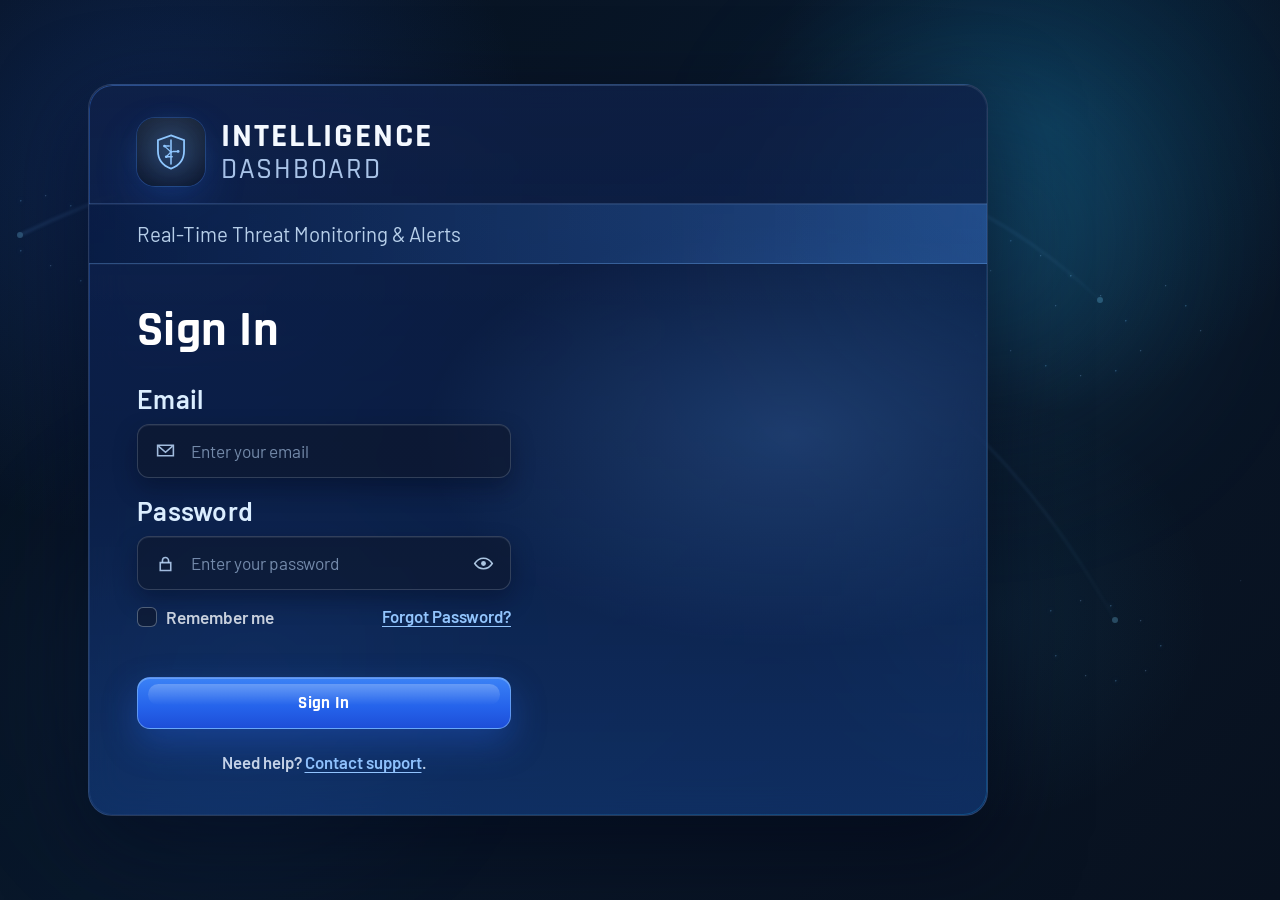
==== commit cfae1fae: "feat(ui): upgrade dashboard experience and premium login visuals" ====
--- a/index.html
+++ b/index.html
@@ -9,22 +9,29 @@
   <link href="https://fonts.googleapis.com/css2?family=Barlow:wght@400;500;600;700&family=Rajdhani:wght@500;600;700&display=swap" rel="stylesheet">
   <link rel="stylesheet" href="styles.css">
 </head>
-<body class="login-page" data-page="login">
+<body class="page-login" data-page="login">
+  <div class="login-bg" aria-hidden="true">
+    <div class="login-bg-map"></div>
+    <div class="login-bg-lines"></div>
+    <div class="login-bg-grid"></div>
+    <div class="login-bg-glow"></div>
+  </div>
+
   <main class="auth-shell login-container">
     <header class="brand-header login-brand">
       <div class="brand-row">
-        <svg class="shield-icon login-logo" viewBox="0 0 64 64" aria-hidden="true">
-          <defs>
-            <linearGradient id="shieldGradient" x1="0%" y1="0%" x2="100%" y2="100%">
-              <stop offset="0%" stop-color="#d9ecff"/>
-              <stop offset="100%" stop-color="#5aa2ff"/>
-            </linearGradient>
-          </defs>
-          <path d="M32 4L54 12v18c0 14-8 25-22 30C18 55 10 44 10 30V12L32 4z" fill="none" stroke="url(#shieldGradient)" stroke-width="3"/>
-          <path d="M32 12v40M20 24h8M36 32h8M24 40h10" stroke="#9fd2ff" stroke-width="3" stroke-linecap="round"/>
-          <circle cx="28" cy="24" r="2.4" fill="#dff2ff"/>
-          <circle cx="42" cy="32" r="2.4" fill="#dff2ff"/>
-        </svg>
+        <div class="login-logo" aria-hidden="true">
+          <span class="login-logo-glow"></span>
+          <svg class="login-logo-mark" viewBox="0 0 64 64">
+            <path d="M32 4L54 12v18c0 14-8 25-22 30C18 55 10 44 10 30V12L32 4z" fill="none" stroke="currentColor" stroke-width="3"/>
+            <path d="M32 12v40M21 22h8M36 31h8M24 40h10" stroke="currentColor" stroke-width="2.6" stroke-linecap="round"/>
+            <path d="M21 22l11 10M32 32l4-1M32 32l-8 8" fill="none" stroke="currentColor" stroke-width="1.8" stroke-linecap="round"/>
+            <circle cx="21" cy="22" r="2.3" fill="currentColor"/>
+            <circle cx="32" cy="32" r="2.3" fill="currentColor"/>
+            <circle cx="44" cy="31" r="2.3" fill="currentColor"/>
+            <circle cx="24" cy="40" r="2.3" fill="currentColor"/>
+          </svg>
+        </div>
         <div class="brand-copy">
           <h1 class="login-title">INTELLIGENCE</h1>
           <p class="login-tagline">DASHBOARD</p>
@@ -37,7 +44,7 @@
     </div>
 
     <section class="form-panel login-card">
-      <h2>Sign In</h2>
+      <h2 class="login-heading">Sign In</h2>
 
       <form id="loginForm" class="login-form" novalidate>
         <div class="field form-group">
@@ -89,7 +96,7 @@
         Need help?
         <a href="mailto:support@intelligence.local">Contact support</a>.
       </p>
-      <p class="hint">
+      <p class="hint login-demo">
         Demo login: <strong>analyst@intelligence.local</strong> / <strong>ThreatWatch@2026</strong>
       </p>
     </section>
